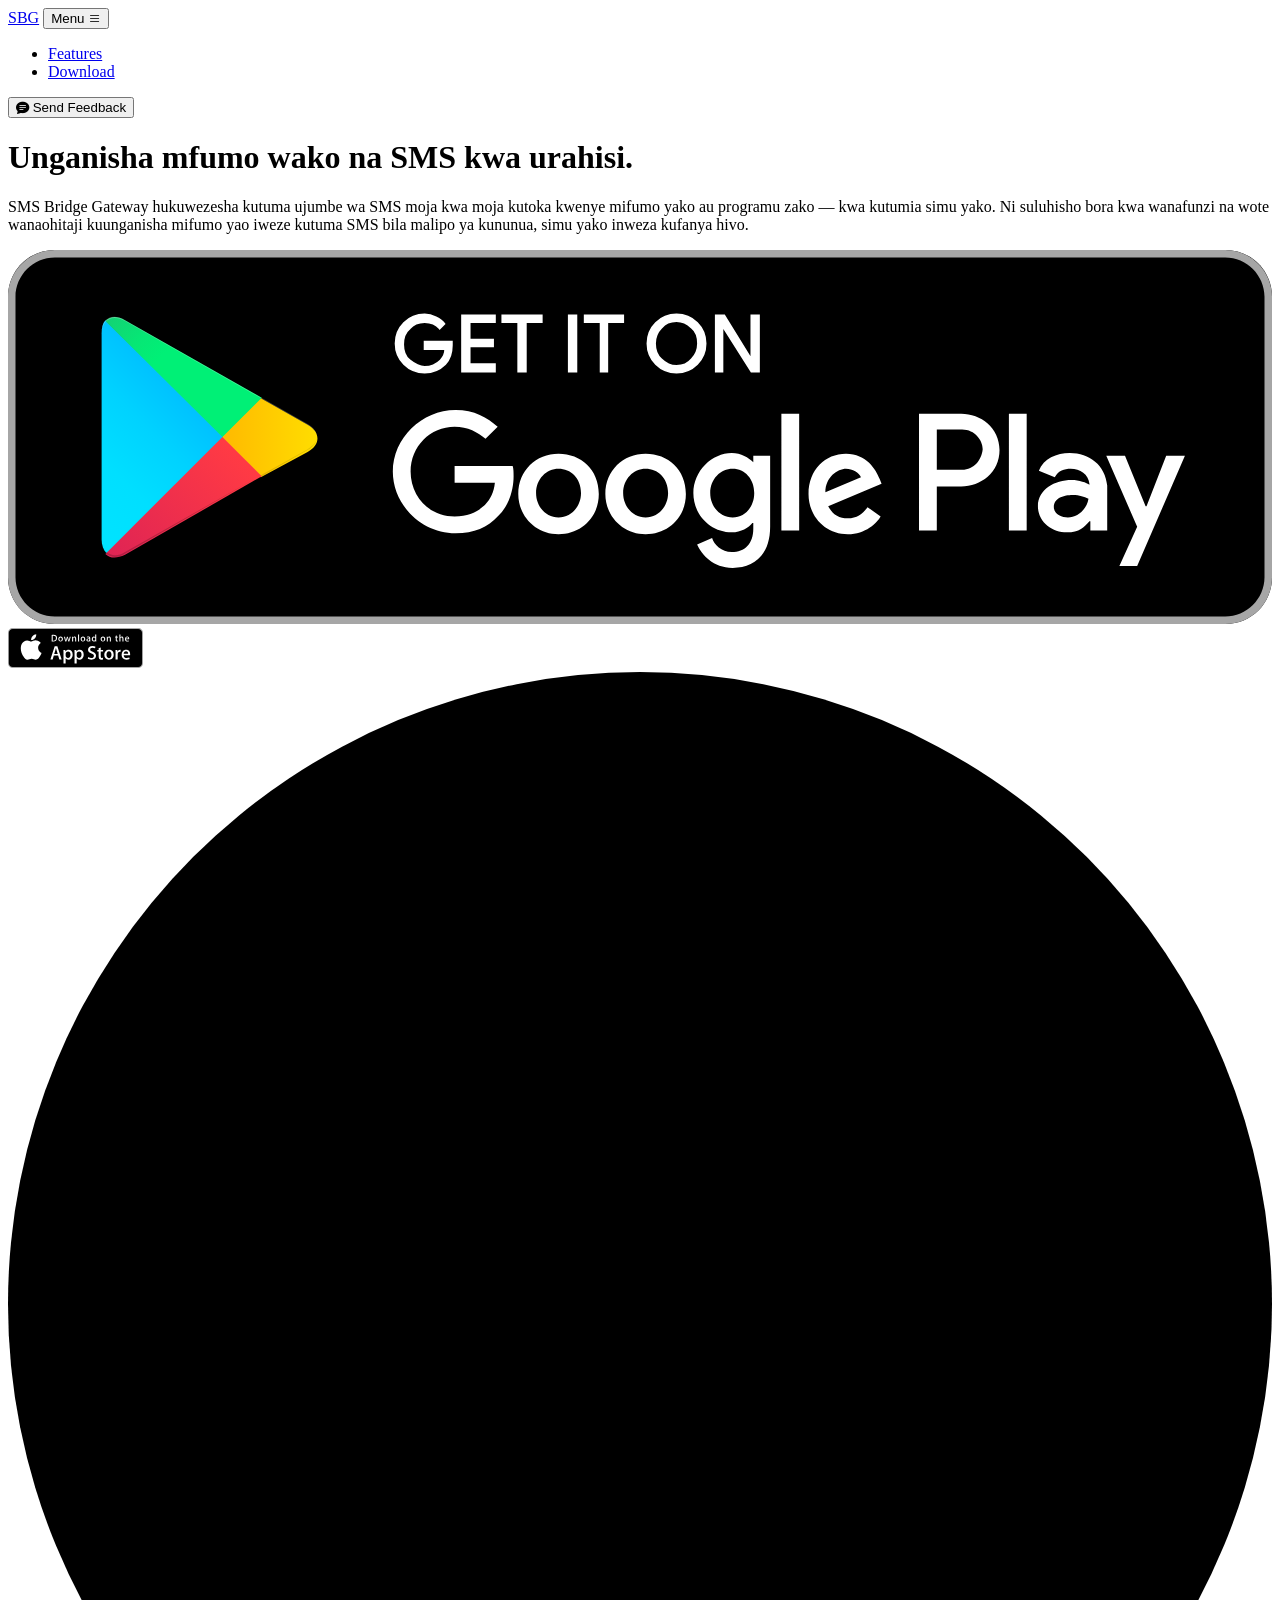
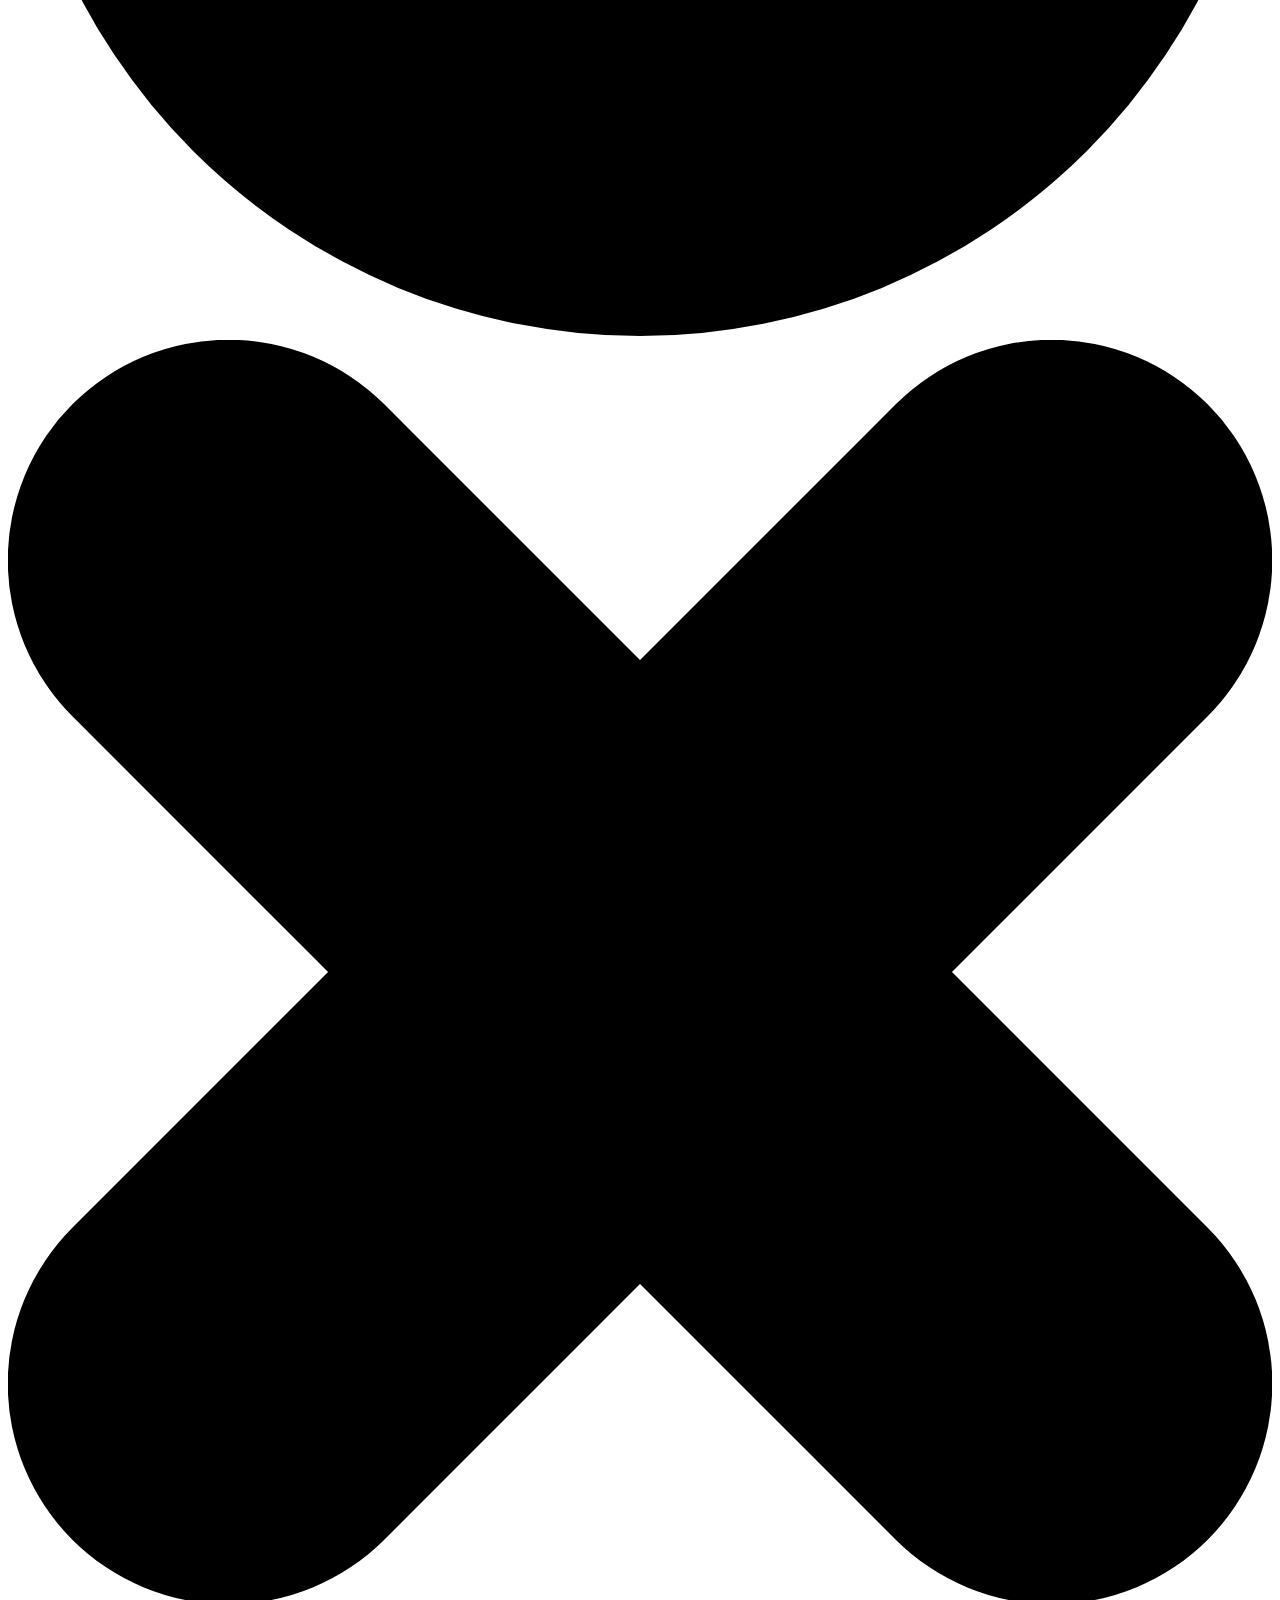
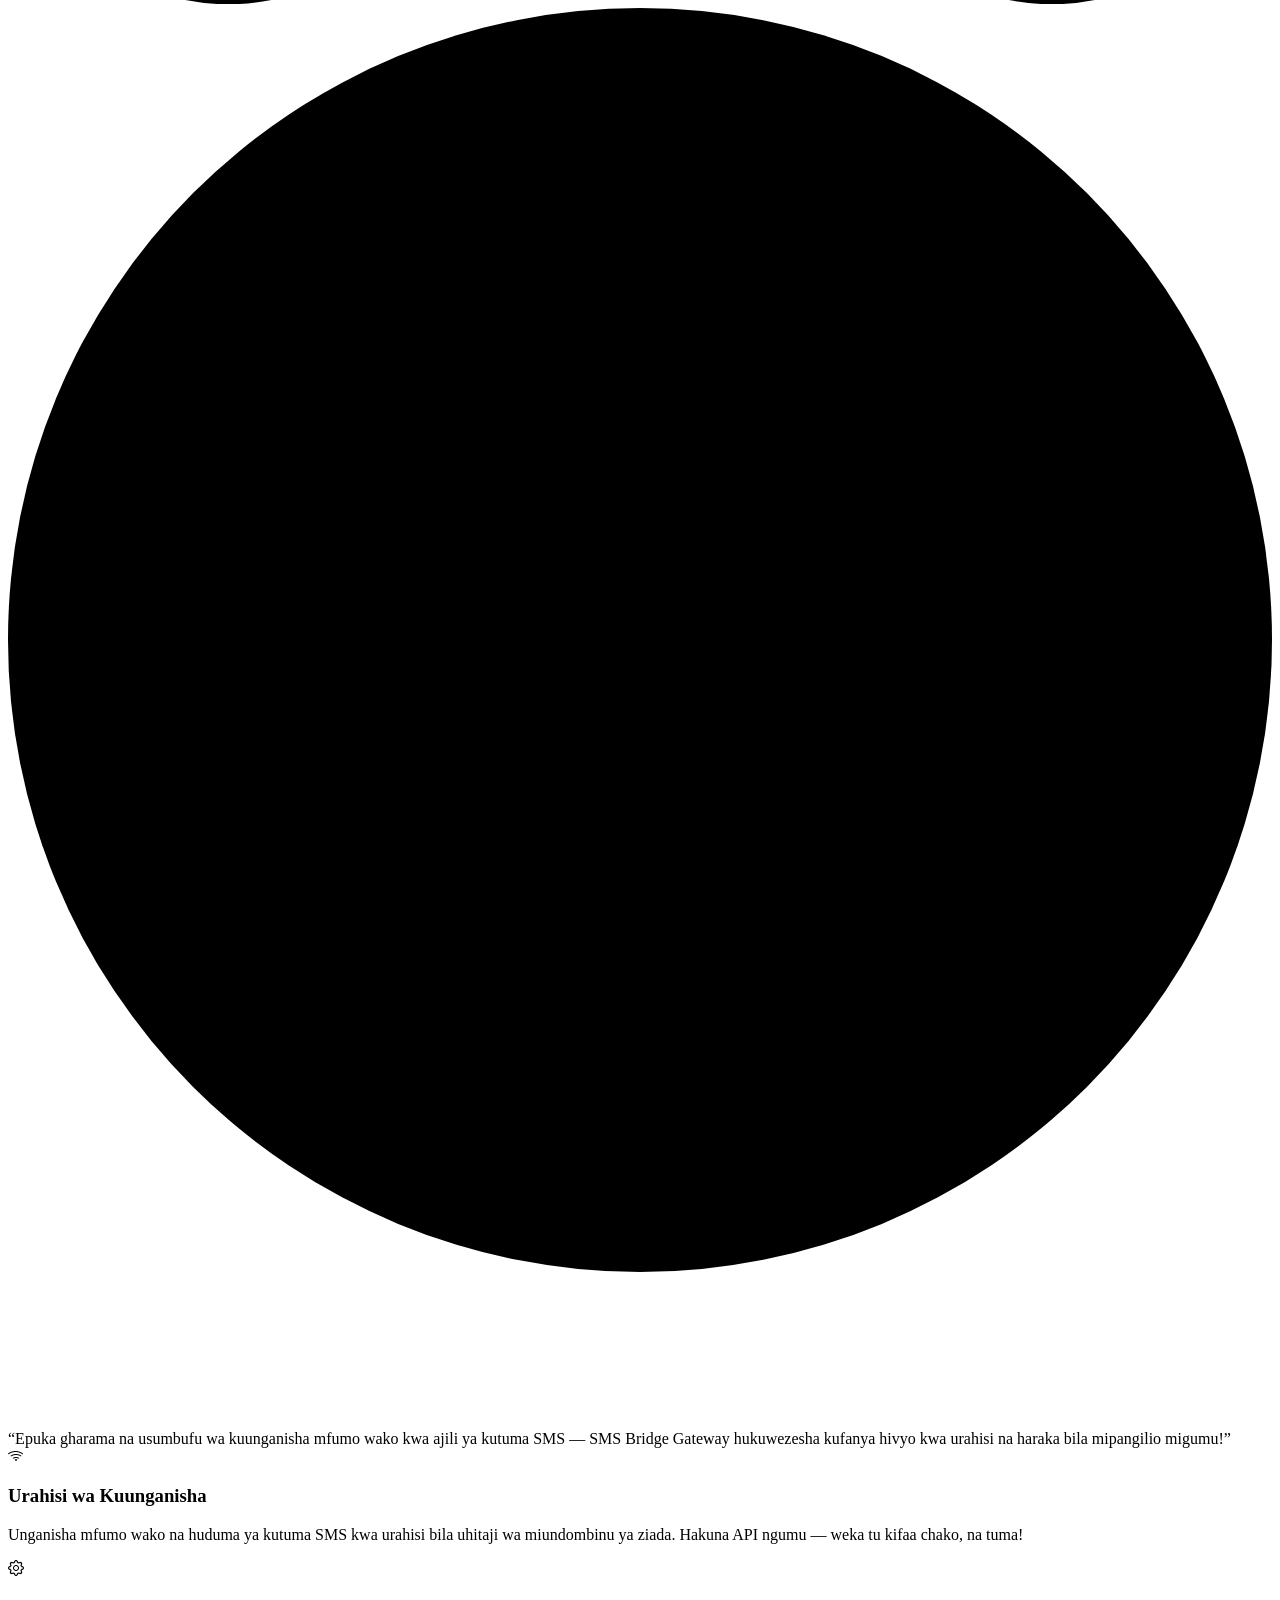
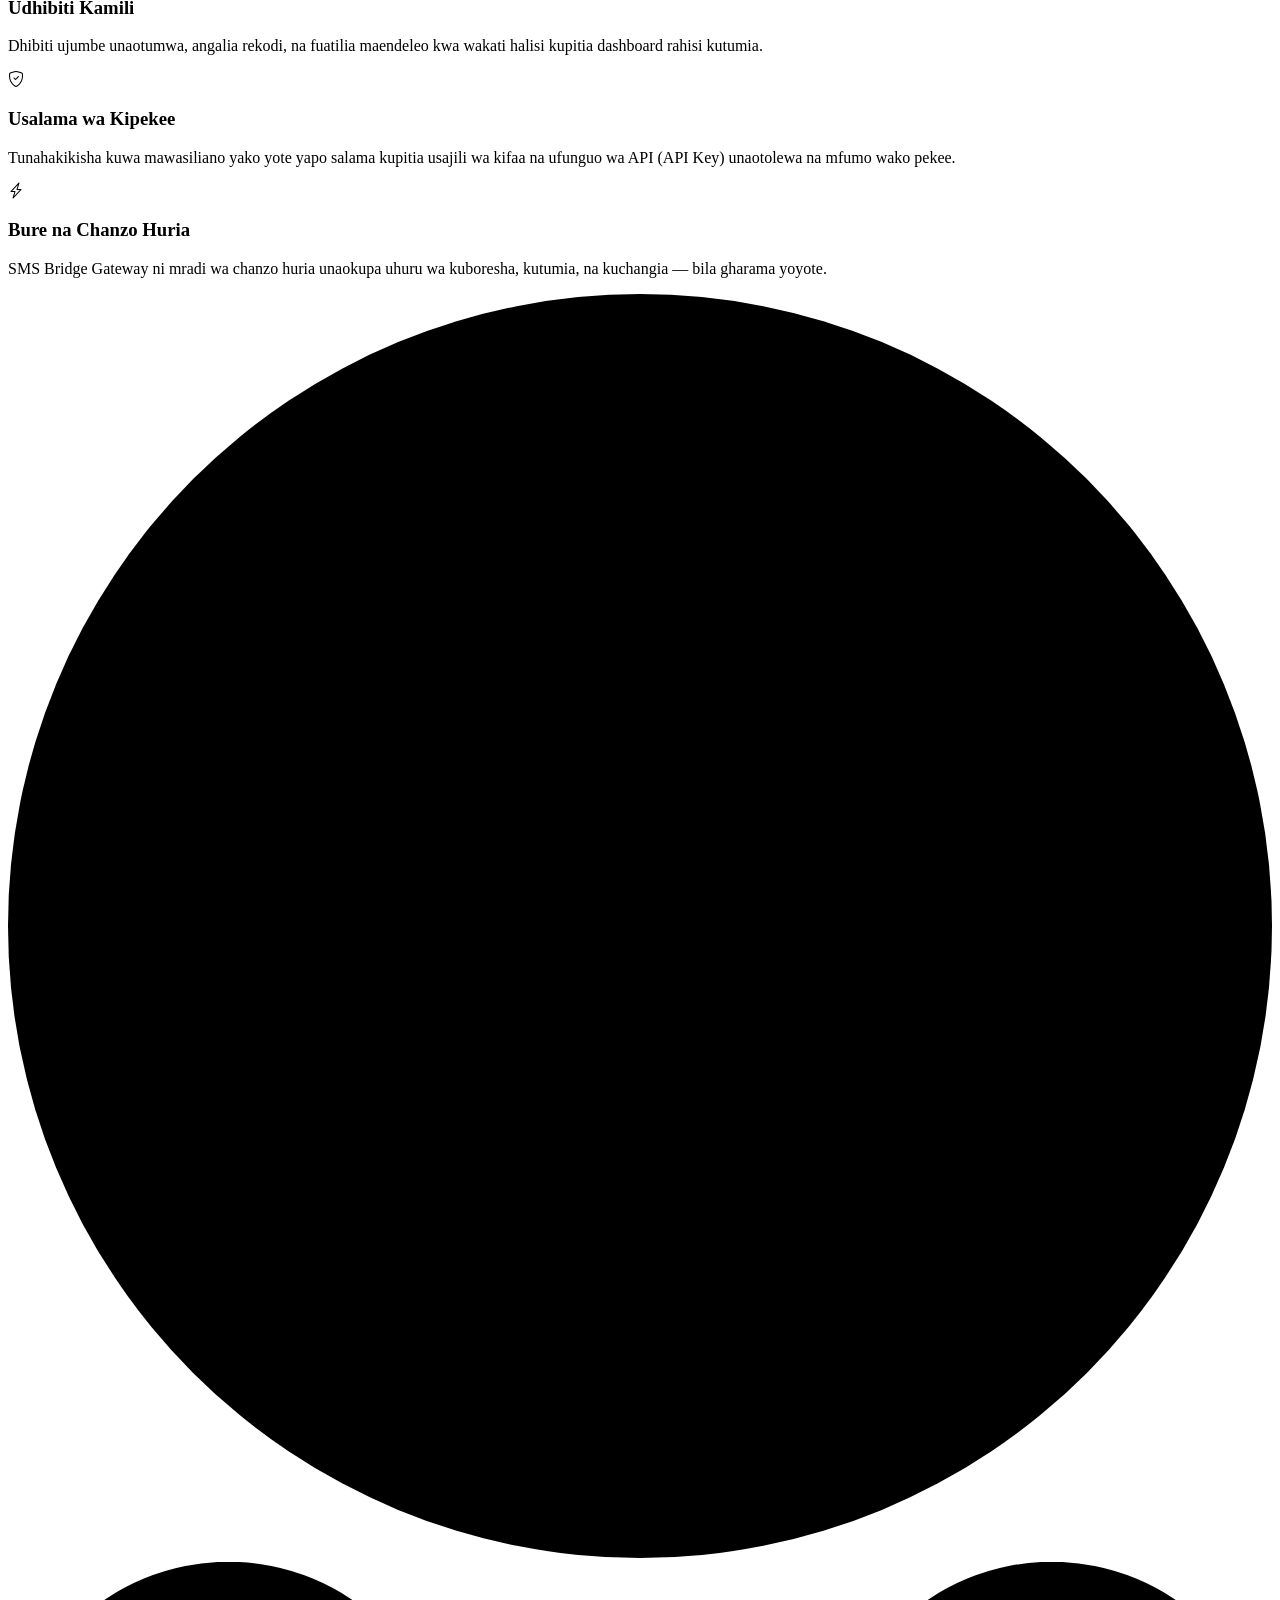
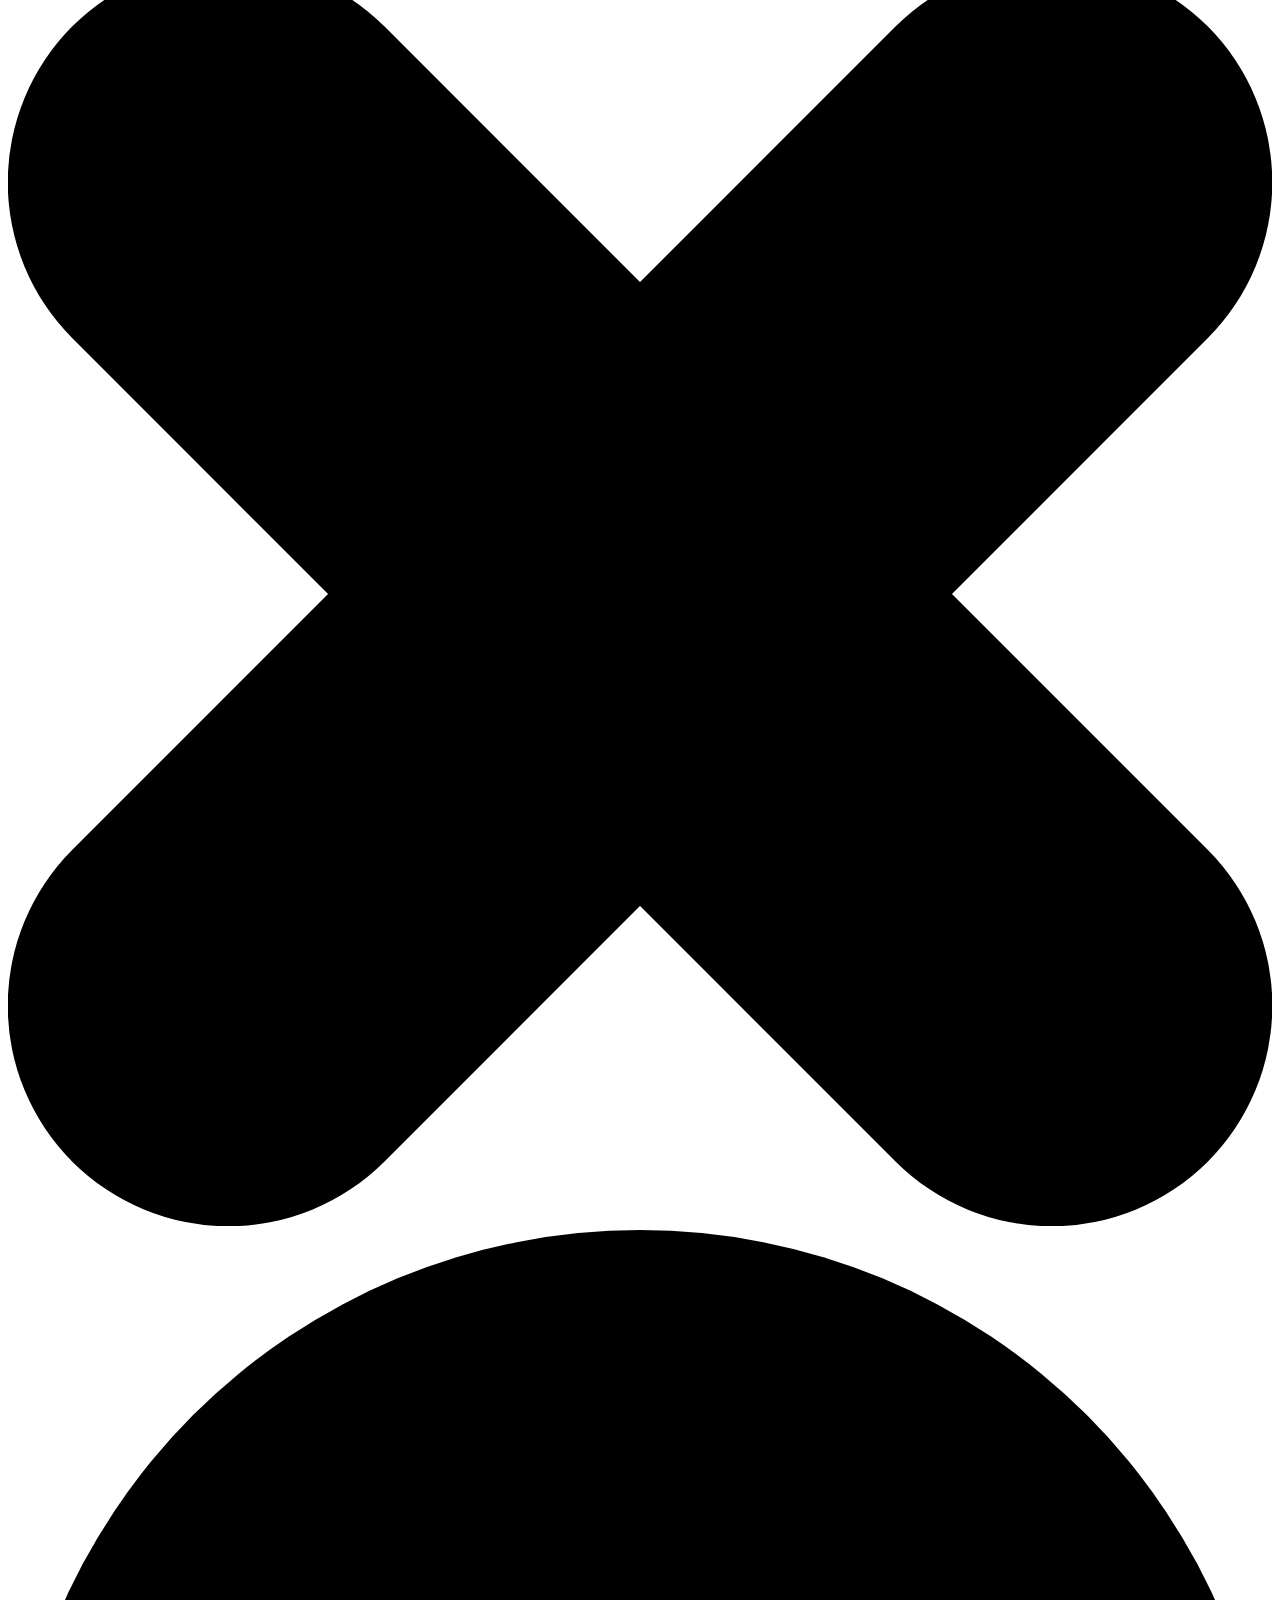
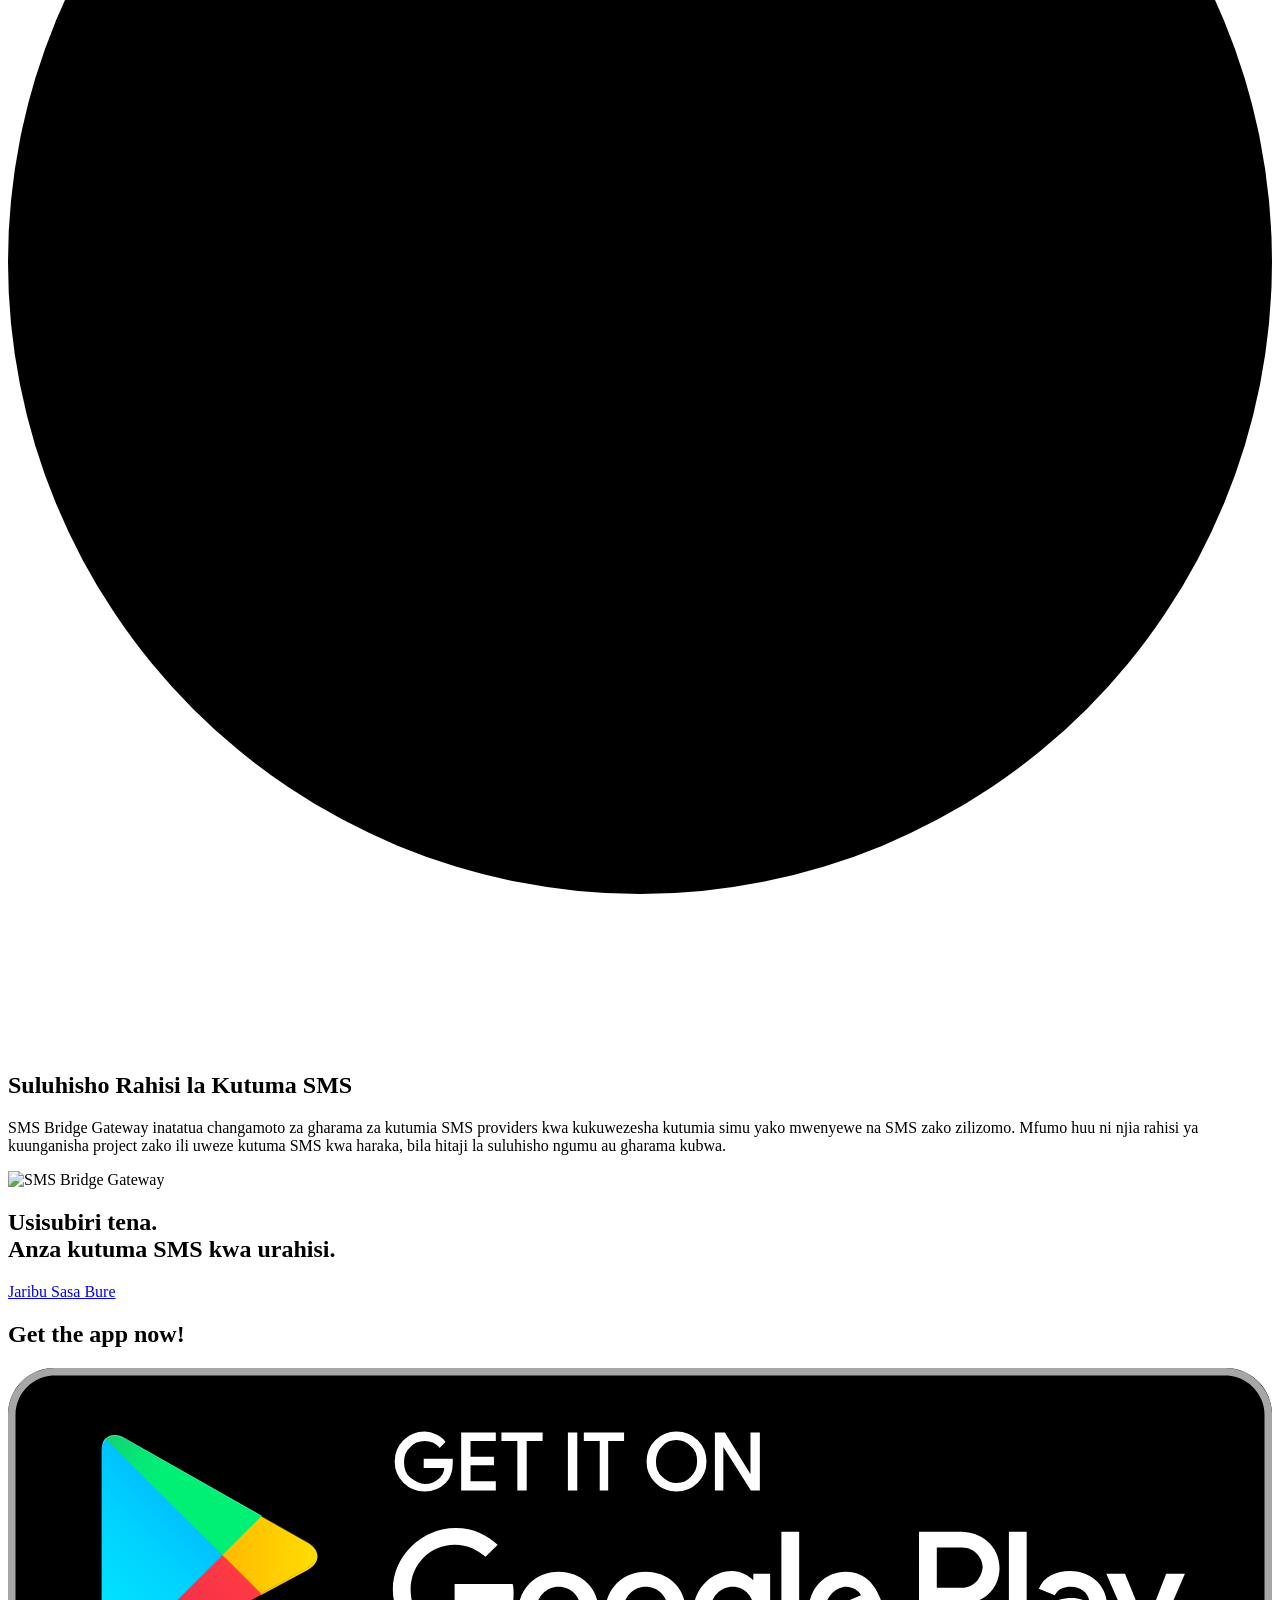
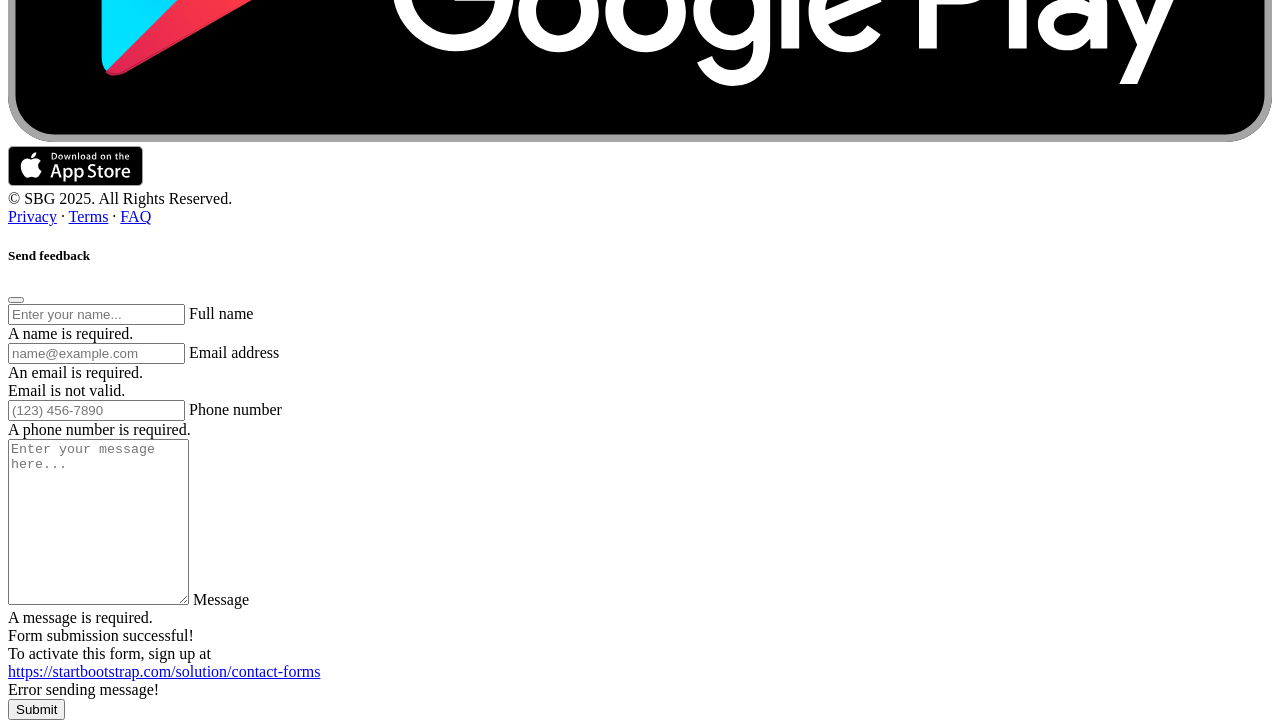
==== index.html @ 0eb616c6 "design landing page" ====
<!DOCTYPE html>
<html lang="en">
    <head>
        <meta charset="utf-8" />
        <meta name="viewport" content="width=device-width, initial-scale=1, shrink-to-fit=no" />
        <meta name="description" content="" />
        <meta name="author" content="" />
        <title>SMS Bridge Gatway</title>
        <link rel="icon" type="image/x-icon" href="assets/favicon.ico" />
        <!-- Bootstrap icons-->
        <link href="https://cdn.jsdelivr.net/npm/bootstrap-icons@1.5.0/font/bootstrap-icons.css" rel="stylesheet" />
        <!-- Google fonts-->
        <link rel="preconnect" href="https://fonts.gstatic.com" />
        <link href="https://fonts.googleapis.com/css2?family=Newsreader:ital,wght@0,600;1,600&amp;display=swap" rel="stylesheet" />
        <link href="https://fonts.googleapis.com/css2?family=Mulish:ital,wght@0,300;0,500;0,600;0,700;1,300;1,500;1,600;1,700&amp;display=swap" rel="stylesheet" />
        <link href="https://fonts.googleapis.com/css2?family=Kanit:ital,wght@0,400;1,400&amp;display=swap" rel="stylesheet" />
        <!-- Core theme CSS (includes Bootstrap)-->
        <link href="css/styles.css" rel="stylesheet" />
    </head>
    <body id="page-top">
        <!-- Navigation-->
        <nav class="navbar navbar-expand-lg navbar-light fixed-top shadow-sm" id="mainNav">
            <div class="container px-5">
                <a class="navbar-brand fw-bold" href="#page-top">SBG</a>
                <button class="navbar-toggler" type="button" data-bs-toggle="collapse" data-bs-target="#navbarResponsive" aria-controls="navbarResponsive" aria-expanded="false" aria-label="Toggle navigation">
                    Menu
                    <i class="bi-list"></i>
                </button>
                <div class="collapse navbar-collapse" id="navbarResponsive">
                    <ul class="navbar-nav ms-auto me-4 my-3 my-lg-0">
                        <li class="nav-item"><a class="nav-link me-lg-3" href="#features">Features</a></li>
                        <li class="nav-item"><a class="nav-link me-lg-3" href="#download">Download</a></li>
                    </ul>
                    <button class="btn btn-primary rounded-pill px-3 mb-2 mb-lg-0" data-bs-toggle="modal" data-bs-target="#feedbackModal">
                        <span class="d-flex align-items-center">
                            <i class="bi-chat-text-fill me-2"></i>
                            <span class="small">Send Feedback</span>
                        </span>
                    </button>
                </div>
            </div>
        </nav>
        <!-- Mashead header-->
        <header class="masthead">
            <div class="container px-5">
                <div class="row gx-5 align-items-center">
                    <div class="col-lg-6">
                        <!-- Mashead text and app badges-->
                        <div class="mb-5 mb-lg-0 text-center text-lg-start">
    <h1 class="display-1 lh-1 mb-3">Unganisha mfumo wako na SMS kwa urahisi.</h1>
    <p class="lead fw-normal text-muted mb-5">
        SMS Bridge Gateway hukuwezesha kutuma ujumbe wa SMS moja kwa moja kutoka kwenye 
        mifumo yako au programu zako — kwa kutumia simu yako. 
        Ni suluhisho bora kwa wanafunzi na wote wanaohitaji kuunganisha mifumo yao iweze kutuma SMS bila malipo ya kununua, simu yako inweza kufanya hivo.
    </p>
    <div class="d-flex flex-column flex-lg-row align-items-center">
        <a class="me-lg-3 mb-4 mb-lg-0" href="#!">
            <img class="app-badge" src="assets/img/google-play-badge.svg" alt="Pakua kwenye Google Play" />
        </a>
        <a href="#!">
            <img class="app-badge" src="assets/img/app-store-badge.svg" alt="Pakua kwenye App Store" />
        </a>
    </div>
</div>

                    </div>
                    <div class="col-lg-6">
                        <!-- Masthead device mockup feature-->
                        <div class="masthead-device-mockup">
                            <svg class="circle" viewBox="0 0 100 100" xmlns="http://www.w3.org/2000/svg">
                                <defs>
                                    <linearGradient id="circleGradient" gradientTransform="rotate(45)">
                                        <stop class="gradient-start-color" offset="0%"></stop>
                                        <stop class="gradient-end-color" offset="100%"></stop>
                                    </linearGradient>
                                </defs>
                                <circle cx="50" cy="50" r="50"></circle></svg><svg class="shape-1 d-none d-sm-block" viewBox="0 0 240.83 240.83" xmlns="http://www.w3.org/2000/svg">
                                <rect x="-32.54" y="78.39" width="305.92" height="84.05" rx="42.03" transform="translate(120.42 -49.88) rotate(45)"></rect>
                                <rect x="-32.54" y="78.39" width="305.92" height="84.05" rx="42.03" transform="translate(-49.88 120.42) rotate(-45)"></rect></svg
                            ><svg class="shape-2 d-none d-sm-block" viewBox="0 0 100 100" xmlns="http://www.w3.org/2000/svg"><circle cx="50" cy="50" r="50"></circle></svg>
                            <div class="device-wrapper">
                                <div class="device" data-device="iPhoneX" data-orientation="portrait" data-color="black">
                                    <div class="screen bg-black">
                                        <!-- PUT CONTENTS HERE:-->
                                        <!-- * * This can be a video, image, or just about anything else.-->
                                        <!-- * * Set the max width of your media to 100% and the height to-->
                                        <!-- * * 100% like the demo example below.-->
                                        <video muted="muted" autoplay="" loop="" style="max-width: 100%; height: 100%"><source src="assets/img/demo-screen.mp4" type="video/mp4" /></video>
                                    </div>
                                </div>
                            </div>
                        </div>
                    </div>
                </div>
            </div>
        </header>
        <!-- Quote/testimonial aside-->
        <aside class="text-center bg-gradient-primary-to-secondary">
            <div class="container px-5">
                <div class="row gx-5 justify-content-center">
                    <div class="col-xl-8">
                        <div class="h2 fs-1 text-white mb-4">
                    “Epuka gharama na usumbufu wa kuunganisha mfumo wako kwa ajili ya kutuma SMS — SMS Bridge Gateway hukuwezesha kufanya hivyo kwa urahisi na haraka bila mipangilio migumu!”
                </div>
                        <!-- <img src="assets/img/tnw-logo.svg" alt="..." style="height: 3rem" /> -->
                    </div>
                </div>
            </div>
        </aside>
        <!-- App features section-->
        <section id="features">
            <div class="container px-5">
                <div class="row gx-5 align-items-center">
                    <div class="col-lg-8 order-lg-1 mb-5 mb-lg-0">
                        <div class="container-fluid px-5">
    <div class="row gx-5">
        <div class="col-md-6 mb-5">
            <!-- Feature item-->
            <div class="text-center">
                <i class="bi-wifi icon-feature text-gradient d-block mb-3"></i>
                <h3 class="font-alt">Urahisi wa Kuunganisha</h3>
                <p class="text-muted mb-0">
                    Unganisha mfumo wako na huduma ya kutuma SMS kwa urahisi bila uhitaji wa miundombinu ya ziada. Hakuna API ngumu — weka tu kifaa chako, na tuma!
                </p>
            </div>
        </div>
        <div class="col-md-6 mb-5">
            <!-- Feature item-->
            <div class="text-center">
                <i class="bi-gear icon-feature text-gradient d-block mb-3"></i>
                <h3 class="font-alt">Udhibiti Kamili</h3>
                <p class="text-muted mb-0">
                    Dhibiti ujumbe unaotumwa, angalia rekodi, na fuatilia maendeleo kwa wakati halisi kupitia dashboard rahisi kutumia.
                </p>
            </div>
        </div>
    </div>

    <div class="row">
        <div class="col-md-6 mb-5 mb-md-0">
            <!-- Feature item-->
            <div class="text-center">
                <i class="bi-shield-check icon-feature text-gradient d-block mb-3"></i>
                <h3 class="font-alt">Usalama wa Kipekee</h3>
                <p class="text-muted mb-0">
                    Tunahakikisha kuwa mawasiliano yako yote yapo salama kupitia usajili wa kifaa na ufunguo wa API (API Key) unaotolewa na mfumo wako pekee.
                </p>
            </div>
        </div>

        <div class="col-md-6">
            <!-- Feature item-->
            <div class="text-center">
                <i class="bi-lightning-charge icon-feature text-gradient d-block mb-3"></i>
                <h3 class="font-alt">Bure na Chanzo Huria</h3>
                <p class="text-muted mb-0">
                    SMS Bridge Gateway ni mradi wa chanzo huria unaokupa uhuru wa kuboresha, kutumia, na kuchangia — bila gharama yoyote.
                </p>
            </div>
        </div>
    </div>
</div>

                    </div>
                    <div class="col-lg-4 order-lg-0">
                        <!-- Features section device mockup-->
                        <div class="features-device-mockup">
                            <svg class="circle" viewBox="0 0 100 100" xmlns="http://www.w3.org/2000/svg">
                                <defs>
                                    <linearGradient id="circleGradient" gradientTransform="rotate(45)">
                                        <stop class="gradient-start-color" offset="0%"></stop>
                                        <stop class="gradient-end-color" offset="100%"></stop>
                                    </linearGradient>
                                </defs>
                                <circle cx="50" cy="50" r="50"></circle></svg
                            ><svg class="shape-1 d-none d-sm-block" viewBox="0 0 240.83 240.83" xmlns="http://www.w3.org/2000/svg">
                                <rect x="-32.54" y="78.39" width="305.92" height="84.05" rx="42.03" transform="translate(120.42 -49.88) rotate(45)"></rect>
                                <rect x="-32.54" y="78.39" width="305.92" height="84.05" rx="42.03" transform="translate(-49.88 120.42) rotate(-45)"></rect></svg
                            ><svg class="shape-2 d-none d-sm-block" viewBox="0 0 100 100" xmlns="http://www.w3.org/2000/svg"><circle cx="50" cy="50" r="50"></circle></svg>
                            <div class="device-wrapper">
                                <div class="device" data-device="iPhoneX" data-orientation="portrait" data-color="black">
                                    <div class="screen bg-black">
                                        <!-- PUT CONTENTS HERE:-->
                                        <!-- * * This can be a video, image, or just about anything else.-->
                                        <!-- * * Set the max width of your media to 100% and the height to-->
                                        <!-- * * 100% like the demo example below.-->
                                        <video muted="muted" autoplay="" loop="" style="max-width: 100%; height: 100%"><source src="assets/img/demo-screen.mp4" type="video/mp4" /></video>
                                    </div>
                                </div>
                            </div>
                        </div>
                    </div>
                </div>
            </div>
        </section>
        <!-- Basic features section-->
        <section class="bg-light">
            <div class="container px-5">
                <div class="row gx-5 align-items-center justify-content-center justify-content-lg-between">
    <div class="col-12 col-lg-5">
        <h2 class="display-4 lh-1 mb-4">Suluhisho Rahisi la Kutuma SMS</h2>
        <p class="lead fw-normal text-muted mb-5 mb-lg-0">
            SMS Bridge Gateway inatatua changamoto za gharama za kutumia SMS providers kwa kukuwezesha kutumia simu yako mwenyewe na SMS zako zilizomo. 
            Mfumo huu ni njia rahisi ya kuunganisha project zako  ili uweze kutuma SMS kwa haraka, bila hitaji la suluhisho ngumu au gharama kubwa.
        </p>
    </div>
    <div class="col-sm-8 col-md-6">
        <div class="px-5 px-sm-0">
            <img class="img-fluid rounded-circle" src="https://source.unsplash.com/u8Jn2rzYIps/900x900" alt="SMS Bridge Gateway" />
        </div>
    </div>
</div>

            </div>
        </section>
        <!-- Call to action section-->
        <section class="cta">
            <div class="cta-content">
                <div class="container px-5">
                    <h2 class="text-white display-1 lh-1 mb-4">
                       Usisubiri tena.  
                <br />
                Anza kutuma SMS kwa urahisi.
                    </h2>
                    <a class="btn btn-outline-light py-3 px-4 rounded-pill" href="https://startbootstrap.com/theme/new-age" target="_blank">Jaribu Sasa Bure</a>
                </div>
            </div>
        </section>
        <!-- App badge section-->
        <section class="bg-gradient-primary-to-secondary" id="download">
            <div class="container px-5">
                <h2 class="text-center text-white font-alt mb-4">Get the app now!</h2>
                <div class="d-flex flex-column flex-lg-row align-items-center justify-content-center">
                    <a class="me-lg-3 mb-4 mb-lg-0" href="#!"><img class="app-badge" src="assets/img/google-play-badge.svg" alt="..." /></a>
                    <a href="#!"><img class="app-badge" src="assets/img/app-store-badge.svg" alt="..." /></a>
                </div>
            </div>
        </section>
        <!-- Footer-->
        <footer class="bg-black text-center py-5">
            <div class="container px-5">
                <div class="text-white-50 small">
                    <div class="mb-2">&copy; SBG 2025. All Rights Reserved.</div>
                    <a href="#!">Privacy</a>
                    <span class="mx-1">&middot;</span>
                    <a href="#!">Terms</a>
                    <span class="mx-1">&middot;</span>
                    <a href="#!">FAQ</a>
                </div>
            </div>
        </footer>
        <!-- Feedback Modal-->
        <div class="modal fade" id="feedbackModal" tabindex="-1" aria-labelledby="feedbackModalLabel" aria-hidden="true">
            <div class="modal-dialog modal-dialog-centered">
                <div class="modal-content">
                    <div class="modal-header bg-gradient-primary-to-secondary p-4">
                        <h5 class="modal-title font-alt text-white" id="feedbackModalLabel">Send feedback</h5>
                        <button class="btn-close btn-close-white" type="button" data-bs-dismiss="modal" aria-label="Close"></button>
                    </div>
                    <div class="modal-body border-0 p-4">
                        <!-- * * * * * * * * * * * * * * *-->
                        <!-- * * SB Forms Contact Form * *-->
                        <!-- * * * * * * * * * * * * * * *-->
                        <!-- This form is pre-integrated with SB Forms.-->
                        <!-- To make this form functional, sign up at-->
                        <!-- https://startbootstrap.com/solution/contact-forms-->
                        <!-- to get an API token!-->
                        <form id="contactForm" data-sb-form-api-token="API_TOKEN">
                            <!-- Name input-->
                            <div class="form-floating mb-3">
                                <input class="form-control" id="name" type="text" placeholder="Enter your name..." data-sb-validations="required" />
                                <label for="name">Full name</label>
                                <div class="invalid-feedback" data-sb-feedback="name:required">A name is required.</div>
                            </div>
                            <!-- Email address input-->
                            <div class="form-floating mb-3">
                                <input class="form-control" id="email" type="email" placeholder="name@example.com" data-sb-validations="required,email" />
                                <label for="email">Email address</label>
                                <div class="invalid-feedback" data-sb-feedback="email:required">An email is required.</div>
                                <div class="invalid-feedback" data-sb-feedback="email:email">Email is not valid.</div>
                            </div>
                            <!-- Phone number input-->
                            <div class="form-floating mb-3">
                                <input class="form-control" id="phone" type="tel" placeholder="(123) 456-7890" data-sb-validations="required" />
                                <label for="phone">Phone number</label>
                                <div class="invalid-feedback" data-sb-feedback="phone:required">A phone number is required.</div>
                            </div>
                            <!-- Message input-->
                            <div class="form-floating mb-3">
                                <textarea class="form-control" id="message" type="text" placeholder="Enter your message here..." style="height: 10rem" data-sb-validations="required"></textarea>
                                <label for="message">Message</label>
                                <div class="invalid-feedback" data-sb-feedback="message:required">A message is required.</div>
                            </div>
                            <!-- Submit success message-->
                            <!---->
                            <!-- This is what your users will see when the form-->
                            <!-- has successfully submitted-->
                            <div class="d-none" id="submitSuccessMessage">
                                <div class="text-center mb-3">
                                    <div class="fw-bolder">Form submission successful!</div>
                                    To activate this form, sign up at
                                    <br />
                                    <a href="https://startbootstrap.com/solution/contact-forms">https://startbootstrap.com/solution/contact-forms</a>
                                </div>
                            </div>
                            <!-- Submit error message-->
                            <!---->
                            <!-- This is what your users will see when there is-->
                            <!-- an error submitting the form-->
                            <div class="d-none" id="submitErrorMessage"><div class="text-center text-danger mb-3">Error sending message!</div></div>
                            <!-- Submit Button-->
                            <div class="d-grid"><button class="btn btn-primary rounded-pill btn-lg disabled" id="submitButton" type="submit">Submit</button></div>
                        </form>
                    </div>
                </div>
            </div>
        </div>
        <!-- Bootstrap core JS-->
        <script src="https://cdn.jsdelivr.net/npm/bootstrap@5.2.3/dist/js/bootstrap.bundle.min.js"></script>
        <!-- Core theme JS-->
        <script src="js/scripts.js"></script>
        <!-- * * * * * * * * * * * * * * * * * * * * * * * * * * * * * * * * * * * * * * * *-->
        <!-- * *                               SB Forms JS                               * *-->
        <!-- * * Activate your form at https://startbootstrap.com/solution/contact-forms * *-->
        <!-- * * * * * * * * * * * * * * * * * * * * * * * * * * * * * * * * * * * * * * * *-->
        <script src="https://cdn.startbootstrap.com/sb-forms-latest.js"></script>
    </body>
</html>
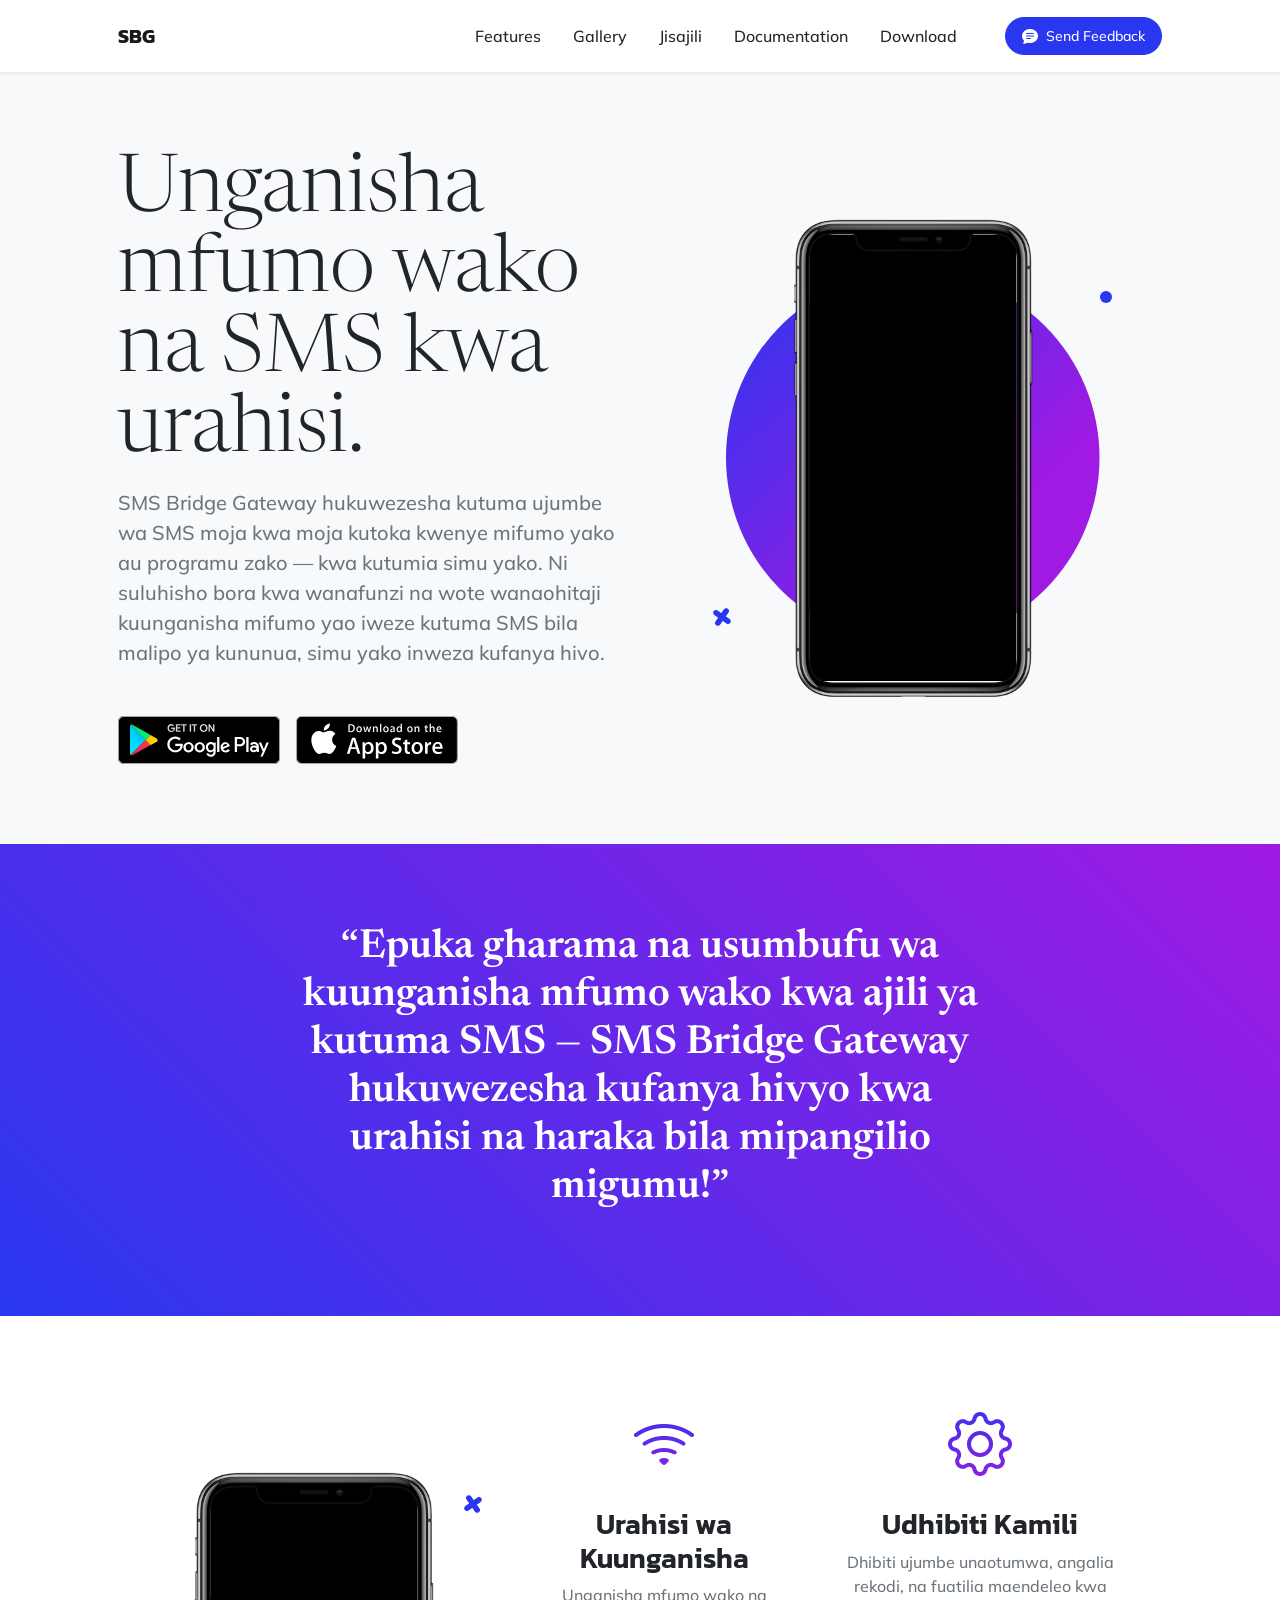
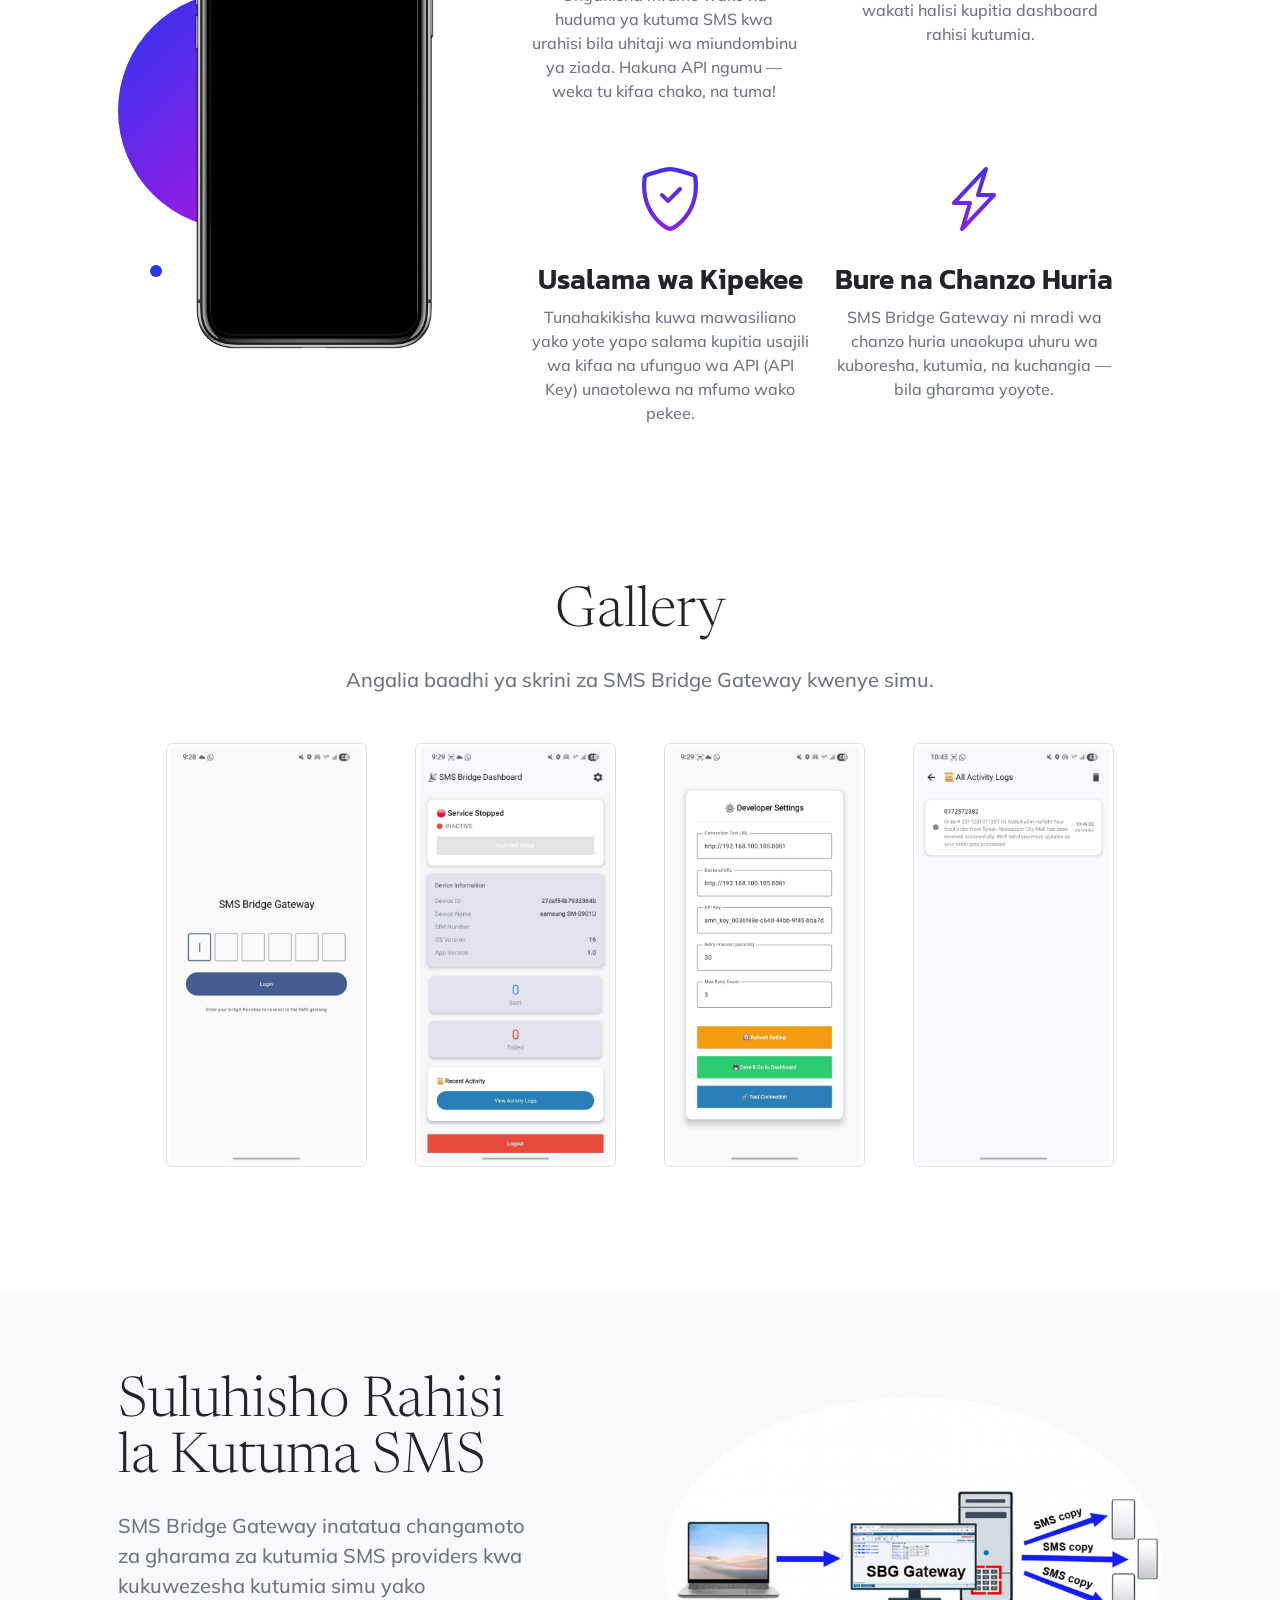
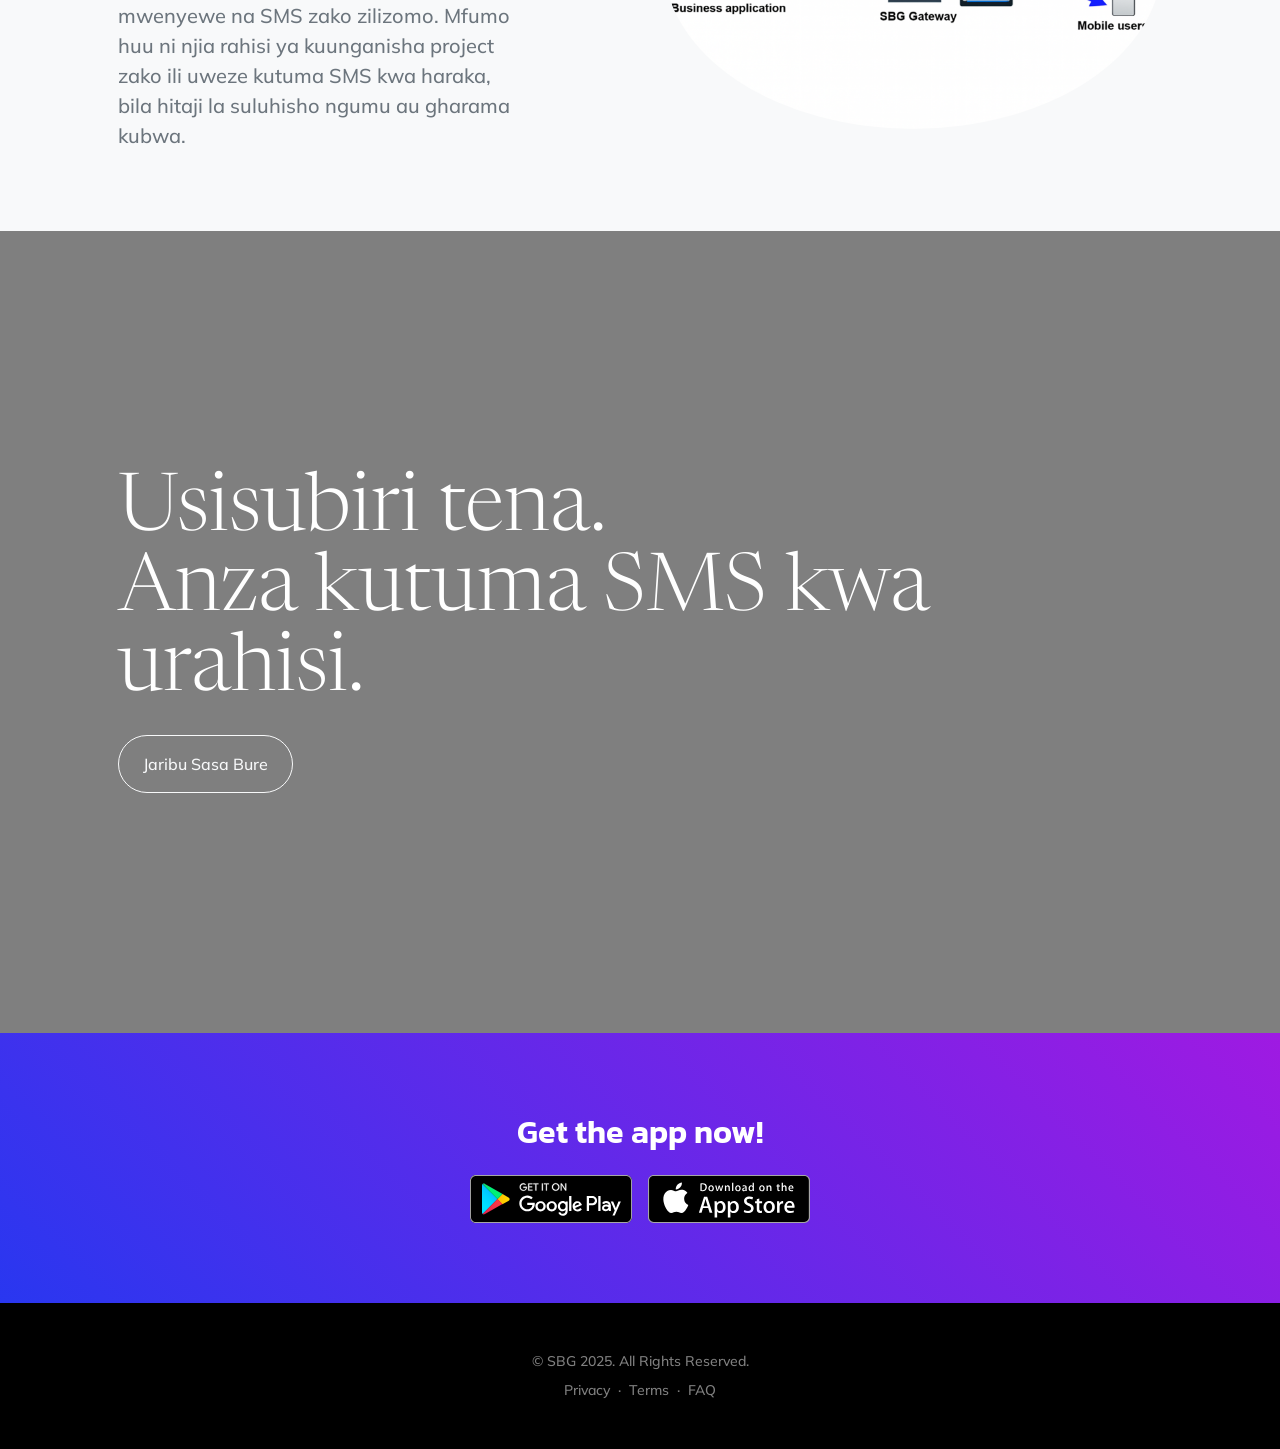
==== commit 6860e588: "quick-changes" ====
--- a/index.html
+++ b/index.html
@@ -1,328 +1,430 @@
 <!DOCTYPE html>
 <html lang="en">
-    <head>
-        <meta charset="utf-8" />
-        <meta name="viewport" content="width=device-width, initial-scale=1, shrink-to-fit=no" />
-        <meta name="description" content="" />
-        <meta name="author" content="" />
-        <title>SMS Bridge Gatway</title>
-        <link rel="icon" type="image/x-icon" href="assets/favicon.ico" />
-        <!-- Bootstrap icons-->
-        <link href="https://cdn.jsdelivr.net/npm/bootstrap-icons@1.5.0/font/bootstrap-icons.css" rel="stylesheet" />
-        <!-- Google fonts-->
-        <link rel="preconnect" href="https://fonts.gstatic.com" />
-        <link href="https://fonts.googleapis.com/css2?family=Newsreader:ital,wght@0,600;1,600&amp;display=swap" rel="stylesheet" />
-        <link href="https://fonts.googleapis.com/css2?family=Mulish:ital,wght@0,300;0,500;0,600;0,700;1,300;1,500;1,600;1,700&amp;display=swap" rel="stylesheet" />
-        <link href="https://fonts.googleapis.com/css2?family=Kanit:ital,wght@0,400;1,400&amp;display=swap" rel="stylesheet" />
-        <!-- Core theme CSS (includes Bootstrap)-->
-        <link href="css/styles.css" rel="stylesheet" />
-    </head>
-    <body id="page-top">
-        <!-- Navigation-->
-        <nav class="navbar navbar-expand-lg navbar-light fixed-top shadow-sm" id="mainNav">
+
+<head>
+    <meta charset="utf-8" />
+    <meta name="viewport" content="width=device-width, initial-scale=1, shrink-to-fit=no" />
+    <meta name="description" content="" />
+    <meta name="author" content="" />
+    <title>SMS Bridge Gatway</title>
+    <link rel="icon" type="image/x-icon" href="assets/favicon.ico" />
+    <!-- Bootstrap icons-->
+    <link href="https://cdn.jsdelivr.net/npm/bootstrap-icons@1.5.0/font/bootstrap-icons.css" rel="stylesheet" />
+    <!-- Google fonts-->
+    <link rel="preconnect" href="https://fonts.gstatic.com" />
+    <link href="https://fonts.googleapis.com/css2?family=Newsreader:ital,wght@0,600;1,600&amp;display=swap"
+        rel="stylesheet" />
+    <link
+        href="https://fonts.googleapis.com/css2?family=Mulish:ital,wght@0,300;0,500;0,600;0,700;1,300;1,500;1,600;1,700&amp;display=swap"
+        rel="stylesheet" />
+    <link href="https://fonts.googleapis.com/css2?family=Kanit:ital,wght@0,400;1,400&amp;display=swap"
+        rel="stylesheet" />
+    <!-- Core theme CSS (includes Bootstrap)-->
+    <link href="css/styles.css" rel="stylesheet" />
+</head>
+
+<body id="page-top">
+    <!-- Navigation-->
+    <nav class="navbar navbar-expand-lg navbar-light fixed-top shadow-sm" id="mainNav">
+        <div class="container px-5">
+            <a class="navbar-brand fw-bold" href="#page-top">SBG</a>
+            <button class="navbar-toggler" type="button" data-bs-toggle="collapse" data-bs-target="#navbarResponsive"
+                aria-controls="navbarResponsive" aria-expanded="false" aria-label="Toggle navigation">
+                Menu
+                <i class="bi-list"></i>
+            </button>
+            <div class="collapse navbar-collapse" id="navbarResponsive">
+                <ul class="navbar-nav ms-auto me-4 my-3 my-lg-0">
+                    <li class="nav-item"><a class="nav-link me-lg-3" href="#features">Features</a></li>
+                    <li class="nav-item"><a class="nav-link me-lg-3" href="#gallery">Gallery</a></li>
+                    <li class="nav-item"><a class="nav-link me-lg-3" href="https://sbg.org">Jisajili</a></li>
+                    <li class="nav-item"><a class="nav-link me-lg-3" href="docs.html">Documentation</a></li>
+
+                    <li class="nav-item"><a class="nav-link me-lg-3" href="#download">Download</a></li>
+                </ul>
+                <button class="btn btn-primary rounded-pill px-3 mb-2 mb-lg-0" data-bs-toggle="modal"
+                    data-bs-target="#feedbackModal">
+                    <span class="d-flex align-items-center">
+                        <i class="bi-chat-text-fill me-2"></i>
+                        <span class="small">Send Feedback</span>
+                    </span>
+                </button>
+            </div>
+        </div>
+    </nav>
+    <!-- Mashead header-->
+    <header class="masthead">
+        <div class="container px-5">
+            <div class="row gx-5 align-items-center">
+                <div class="col-lg-6">
+                    <!-- Mashead text and app badges-->
+                    <div class="mb-5 mb-lg-0 text-center text-lg-start">
+                        <h1 class="display-1 lh-1 mb-3">Unganisha mfumo wako na SMS kwa urahisi.</h1>
+                        <p class="lead fw-normal text-muted mb-5">
+                            SMS Bridge Gateway hukuwezesha kutuma ujumbe wa SMS moja kwa moja kutoka kwenye
+                            mifumo yako au programu zako — kwa kutumia simu yako.
+                            Ni suluhisho bora kwa wanafunzi na wote wanaohitaji kuunganisha mifumo yao iweze kutuma SMS
+                            bila malipo ya kununua, simu yako inweza kufanya hivo.
+                        </p>
+                        <div class="d-flex flex-column flex-lg-row align-items-center">
+                            <a class="me-lg-3 mb-4 mb-lg-0" href="#!">
+                                <img class="app-badge" src="assets/img/google-play-badge.svg"
+                                    alt="Pakua kwenye Google Play" />
+                            </a>
+                            <a href="#!">
+                                <img class="app-badge" src="assets/img/app-store-badge.svg"
+                                    alt="Pakua kwenye App Store" />
+                            </a>
+                        </div>
+                    </div>
+
+                </div>
+                <div class="col-lg-6">
+                    <!-- Masthead device mockup feature-->
+                    <div class="masthead-device-mockup">
+                        <svg class="circle" viewBox="0 0 100 100" xmlns="http://www.w3.org/2000/svg">
+                            <defs>
+                                <linearGradient id="circleGradient" gradientTransform="rotate(45)">
+                                    <stop class="gradient-start-color" offset="0%"></stop>
+                                    <stop class="gradient-end-color" offset="100%"></stop>
+                                </linearGradient>
+                            </defs>
+                            <circle cx="50" cy="50" r="50"></circle>
+                        </svg><svg class="shape-1 d-none d-sm-block" viewBox="0 0 240.83 240.83"
+                            xmlns="http://www.w3.org/2000/svg">
+                            <rect x="-32.54" y="78.39" width="305.92" height="84.05" rx="42.03"
+                                transform="translate(120.42 -49.88) rotate(45)"></rect>
+                            <rect x="-32.54" y="78.39" width="305.92" height="84.05" rx="42.03"
+                                transform="translate(-49.88 120.42) rotate(-45)"></rect>
+                        </svg><svg class="shape-2 d-none d-sm-block" viewBox="0 0 100 100"
+                            xmlns="http://www.w3.org/2000/svg">
+                            <circle cx="50" cy="50" r="50"></circle>
+                        </svg>
+                        <div class="device-wrapper">
+                            <div class="device" data-device="iPhoneX" data-orientation="portrait" data-color="black">
+                                <div class="screen bg-black">
+                                    <!-- PUT CONTENTS HERE:-->
+                                    <!-- * * This can be a video, image, or just about anything else.-->
+                                    <!-- * * Set the max width of your media to 100% and the height to-->
+                                    <!-- * * 100% like the demo example below.-->
+                                    <video muted="muted" autoplay="" loop="" style="max-width: 100%; height: 100%">
+                                        <source src="assets/img/demo-screen.mp4" type="video/mp4" />
+                                    </video>
+                                </div>
+                            </div>
+                        </div>
+                    </div>
+                </div>
+            </div>
+        </div>
+    </header>
+    <!-- Quote/testimonial aside-->
+    <aside class="text-center bg-gradient-primary-to-secondary">
+        <div class="container px-5">
+            <div class="row gx-5 justify-content-center">
+                <div class="col-xl-8">
+                    <div class="h2 fs-1 text-white mb-4">
+                        “Epuka gharama na usumbufu wa kuunganisha mfumo wako kwa ajili ya kutuma SMS — SMS Bridge
+                        Gateway hukuwezesha kufanya hivyo kwa urahisi na haraka bila mipangilio migumu!”
+                    </div>
+                    <!-- <img src="assets/img/tnw-logo.svg" alt="..." style="height: 3rem" /> -->
+                </div>
+            </div>
+        </div>
+    </aside>
+    <!-- App features section-->
+    <section id="features">
+        <div class="container px-5">
+            <div class="row gx-5 align-items-center">
+                <div class="col-lg-8 order-lg-1 mb-5 mb-lg-0">
+                    <div class="container-fluid px-5">
+                        <div class="row gx-5">
+                            <div class="col-md-6 mb-5">
+                                <!-- Feature item-->
+                                <div class="text-center">
+                                    <i class="bi-wifi icon-feature text-gradient d-block mb-3"></i>
+                                    <h3 class="font-alt">Urahisi wa Kuunganisha</h3>
+                                    <p class="text-muted mb-0">
+                                        Unganisha mfumo wako na huduma ya kutuma SMS kwa urahisi bila uhitaji wa
+                                        miundombinu ya ziada. Hakuna API ngumu — weka tu kifaa chako, na tuma!
+                                    </p>
+                                </div>
+                            </div>
+                            <div class="col-md-6 mb-5">
+                                <!-- Feature item-->
+                                <div class="text-center">
+                                    <i class="bi-gear icon-feature text-gradient d-block mb-3"></i>
+                                    <h3 class="font-alt">Udhibiti Kamili</h3>
+                                    <p class="text-muted mb-0">
+                                        Dhibiti ujumbe unaotumwa, angalia rekodi, na fuatilia maendeleo kwa wakati
+                                        halisi kupitia dashboard rahisi kutumia.
+                                    </p>
+                                </div>
+                            </div>
+                        </div>
+
+                        <div class="row">
+                            <div class="col-md-6 mb-5 mb-md-0">
+                                <!-- Feature item-->
+                                <div class="text-center">
+                                    <i class="bi-shield-check icon-feature text-gradient d-block mb-3"></i>
+                                    <h3 class="font-alt">Usalama wa Kipekee</h3>
+                                    <p class="text-muted mb-0">
+                                        Tunahakikisha kuwa mawasiliano yako yote yapo salama kupitia usajili wa kifaa na
+                                        ufunguo wa API (API Key) unaotolewa na mfumo wako pekee.
+                                    </p>
+                                </div>
+                            </div>
+
+                            <div class="col-md-6">
+                                <!-- Feature item-->
+                                <div class="text-center">
+                                    <i class="bi-lightning-charge icon-feature text-gradient d-block mb-3"></i>
+                                    <h3 class="font-alt">Bure na Chanzo Huria</h3>
+                                    <p class="text-muted mb-0">
+                                        SMS Bridge Gateway ni mradi wa chanzo huria unaokupa uhuru wa kuboresha,
+                                        kutumia, na kuchangia — bila gharama yoyote.
+                                    </p>
+                                </div>
+                            </div>
+                        </div>
+                    </div>
+
+                </div>
+                <div class="col-lg-4 order-lg-0">
+                    <!-- Features section device mockup-->
+                    <div class="features-device-mockup">
+                        <svg class="circle" viewBox="0 0 100 100" xmlns="http://www.w3.org/2000/svg">
+                            <defs>
+                                <linearGradient id="circleGradient" gradientTransform="rotate(45)">
+                                    <stop class="gradient-start-color" offset="0%"></stop>
+                                    <stop class="gradient-end-color" offset="100%"></stop>
+                                </linearGradient>
+                            </defs>
+                            <circle cx="50" cy="50" r="50"></circle>
+                        </svg><svg class="shape-1 d-none d-sm-block" viewBox="0 0 240.83 240.83"
+                            xmlns="http://www.w3.org/2000/svg">
+                            <rect x="-32.54" y="78.39" width="305.92" height="84.05" rx="42.03"
+                                transform="translate(120.42 -49.88) rotate(45)"></rect>
+                            <rect x="-32.54" y="78.39" width="305.92" height="84.05" rx="42.03"
+                                transform="translate(-49.88 120.42) rotate(-45)"></rect>
+                        </svg><svg class="shape-2 d-none d-sm-block" viewBox="0 0 100 100"
+                            xmlns="http://www.w3.org/2000/svg">
+                            <circle cx="50" cy="50" r="50"></circle>
+                        </svg>
+                        <div class="device-wrapper">
+                            <div class="device" data-device="iPhoneX" data-orientation="portrait" data-color="black">
+                                <div class="screen bg-black">
+                                    <!-- PUT CONTENTS HERE:-->
+                                    <!-- * * This can be a video, image, or just about anything else.-->
+                                    <!-- * * Set the max width of your media to 100% and the height to-->
+                                    <!-- * * 100% like the demo example below.-->
+                                    <video muted="muted" autoplay="" loop="" style="max-width: 100%; height: 100%">
+                                        <source src="assets/img/demo-screen.mp4" type="video/mp4" />
+                                    </video>
+                                </div>
+                            </div>
+                        </div>
+                    </div>
+                </div>
+            </div>
+        </div>
+    </section>
+    <section id="gallery">
+        <div class="container px-5">
+            <div class="row gx-5 align-items-center">
+                <div class="col-lg-12 order-lg-1 mb-5 mb-lg-0">
+                    <div class="container-fluid px-5">
+                        <div class="row">
+                            <div class="col-lg-12 text-center">
+                                <h2 class="display-4 lh-1 mb-4">Gallery</h2>
+                                <p class="lead fw-normal text-muted mb-5 mb-lg-0">
+                                    Angalia baadhi ya skrini za SMS Bridge Gateway kwenye simu.
+                                </p>
+                            </div>
+                        </div>
+                        <div class="row gx-5 mt-5">
+                            <div class="col-md-3 mb-5">
+                                <!-- Feature item-->
+                                <div class="text-center">
+                                    <img src="./assets//img/screen 2.png" class="img-thumbnail" alt="Responsive image">
+                                </div>
+                            </div>
+                            <div class="col-md-3 mb-5">
+                                <!-- Feature item-->
+                                <div class="text-center">
+                                    <img src="./assets//img/screen 3.png" class="img-thumbnail" alt="Responsive image">
+                                </div>
+                            </div>
+                            <div class="col-md-3 mb-5">
+                                <!-- Feature item-->
+                                <div class="text-center">
+                                    <img src="./assets//img/screen.png" class="img-thumbnail" alt="Responsive image">
+                                </div>
+                            </div>
+                            <div class="col-md-3 mb-5">
+                                <!-- Feature item-->
+                                <div class="text-center">
+                                    <img src="./assets//img/screen2.png" class="img-thumbnail" alt="Responsive image">
+                                </div>
+                            </div>
+                        </div>
+
+                    </div>
+
+                </div>
+                
+            </div>
+        </div>
+    </section>
+    <!-- Basic features section-->
+    <section class="bg-light">
+        <div class="container px-5">
+            <div class="row gx-5 align-items-center justify-content-center justify-content-lg-between">
+                <div class="col-12 col-lg-5">
+                    <h2 class="display-4 lh-1 mb-4">Suluhisho Rahisi la Kutuma SMS</h2>
+                    <p class="lead fw-normal text-muted mb-5 mb-lg-0">
+                        SMS Bridge Gateway inatatua changamoto za gharama za kutumia SMS providers kwa kukuwezesha
+                        kutumia simu yako mwenyewe na SMS zako zilizomo.
+                        Mfumo huu ni njia rahisi ya kuunganisha project zako ili uweze kutuma SMS kwa haraka, bila
+                        hitaji la suluhisho ngumu au gharama kubwa.
+                    </p>
+                </div>
+                <div class="col-sm-8 col-md-6">
+                    <div class="px-5 px-sm-0">
+                        <img class="img-fluid rounded-circle" src="./assets//img/sbg.png"
+                            alt="SMS Bridge Gateway" />
+                    </div>
+                </div>
+            </div>
+
+        </div>
+    </section>
+    <!-- Call to action section-->
+    <section class="cta">
+        <div class="cta-content">
             <div class="container px-5">
-                <a class="navbar-brand fw-bold" href="#page-top">SBG</a>
-                <button class="navbar-toggler" type="button" data-bs-toggle="collapse" data-bs-target="#navbarResponsive" aria-controls="navbarResponsive" aria-expanded="false" aria-label="Toggle navigation">
-                    Menu
-                    <i class="bi-list"></i>
-                </button>
-                <div class="collapse navbar-collapse" id="navbarResponsive">
-                    <ul class="navbar-nav ms-auto me-4 my-3 my-lg-0">
-                        <li class="nav-item"><a class="nav-link me-lg-3" href="#features">Features</a></li>
-                        <li class="nav-item"><a class="nav-link me-lg-3" href="#download">Download</a></li>
-                    </ul>
-                    <button class="btn btn-primary rounded-pill px-3 mb-2 mb-lg-0" data-bs-toggle="modal" data-bs-target="#feedbackModal">
-                        <span class="d-flex align-items-center">
-                            <i class="bi-chat-text-fill me-2"></i>
-                            <span class="small">Send Feedback</span>
-                        </span>
-                    </button>
-                </div>
-            </div>
-        </nav>
-        <!-- Mashead header-->
-        <header class="masthead">
-            <div class="container px-5">
-                <div class="row gx-5 align-items-center">
-                    <div class="col-lg-6">
-                        <!-- Mashead text and app badges-->
-                        <div class="mb-5 mb-lg-0 text-center text-lg-start">
-    <h1 class="display-1 lh-1 mb-3">Unganisha mfumo wako na SMS kwa urahisi.</h1>
-    <p class="lead fw-normal text-muted mb-5">
-        SMS Bridge Gateway hukuwezesha kutuma ujumbe wa SMS moja kwa moja kutoka kwenye 
-        mifumo yako au programu zako — kwa kutumia simu yako. 
-        Ni suluhisho bora kwa wanafunzi na wote wanaohitaji kuunganisha mifumo yao iweze kutuma SMS bila malipo ya kununua, simu yako inweza kufanya hivo.
-    </p>
-    <div class="d-flex flex-column flex-lg-row align-items-center">
-        <a class="me-lg-3 mb-4 mb-lg-0" href="#!">
-            <img class="app-badge" src="assets/img/google-play-badge.svg" alt="Pakua kwenye Google Play" />
-        </a>
-        <a href="#!">
-            <img class="app-badge" src="assets/img/app-store-badge.svg" alt="Pakua kwenye App Store" />
-        </a>
+                <h2 class="text-white display-1 lh-1 mb-4">
+                    Usisubiri tena.
+                    <br />
+                    Anza kutuma SMS kwa urahisi.
+                </h2>
+                <a class="btn btn-outline-light py-3 px-4 rounded-pill" href="docs.html" target="_blank">Jaribu Sasa
+                    Bure</a>
+            </div>
+        </div>
+    </section>
+    <!-- App badge section-->
+    <section class="bg-gradient-primary-to-secondary" id="download">
+        <div class="container px-5">
+            <h2 class="text-center text-white font-alt mb-4">Get the app now!</h2>
+            <div class="d-flex flex-column flex-lg-row align-items-center justify-content-center">
+                <a class="me-lg-3 mb-4 mb-lg-0" href="#!"><img class="app-badge" src="assets/img/google-play-badge.svg"
+                        alt="..." /></a>
+                <a href="#!"><img class="app-badge" src="assets/img/app-store-badge.svg" alt="..." /></a>
+            </div>
+        </div>
+    </section>
+    <!-- Footer-->
+    <footer class="bg-black text-center py-5">
+        <div class="container px-5">
+            <div class="text-white-50 small">
+                <div class="mb-2">&copy; SBG 2025. All Rights Reserved.</div>
+                <a href="#!">Privacy</a>
+                <span class="mx-1">&middot;</span>
+                <a href="#!">Terms</a>
+                <span class="mx-1">&middot;</span>
+                <a href="#!">FAQ</a>
+            </div>
+        </div>
+    </footer>
+    <!-- Feedback Modal-->
+    <div class="modal fade" id="feedbackModal" tabindex="-1" aria-labelledby="feedbackModalLabel" aria-hidden="true">
+        <div class="modal-dialog modal-dialog-centered">
+            <div class="modal-content">
+                <div class="modal-header bg-gradient-primary-to-secondary p-4">
+                    <h5 class="modal-title font-alt text-white" id="feedbackModalLabel">Send feedback</h5>
+                    <button class="btn-close btn-close-white" type="button" data-bs-dismiss="modal"
+                        aria-label="Close"></button>
+                </div>
+                <div class="modal-body border-0 p-4">
+                    <!-- * * * * * * * * * * * * * * *-->
+                    <!-- * * SB Forms Contact Form * *-->
+                    <!-- * * * * * * * * * * * * * * *-->
+                    <!-- This form is pre-integrated with SB Forms.-->
+                    <!-- To make this form functional, sign up at-->
+                    <!-- https://startbootstrap.com/solution/contact-forms-->
+                    <!-- to get an API token!-->
+                    <form id="contactForm" data-sb-form-api-token="API_TOKEN">
+                        <!-- Name input-->
+                        <div class="form-floating mb-3">
+                            <input class="form-control" id="name" type="text" placeholder="Enter your name..."
+                                data-sb-validations="required" />
+                            <label for="name">Full name</label>
+                            <div class="invalid-feedback" data-sb-feedback="name:required">A name is required.</div>
+                        </div>
+                        <!-- Email address input-->
+                        <div class="form-floating mb-3">
+                            <input class="form-control" id="email" type="email" placeholder="name@example.com"
+                                data-sb-validations="required,email" />
+                            <label for="email">Email address</label>
+                            <div class="invalid-feedback" data-sb-feedback="email:required">An email is required.</div>
+                            <div class="invalid-feedback" data-sb-feedback="email:email">Email is not valid.</div>
+                        </div>
+                        <!-- Phone number input-->
+                        <div class="form-floating mb-3">
+                            <input class="form-control" id="phone" type="tel" placeholder="(123) 456-7890"
+                                data-sb-validations="required" />
+                            <label for="phone">Phone number</label>
+                            <div class="invalid-feedback" data-sb-feedback="phone:required">A phone number is required.
+                            </div>
+                        </div>
+                        <!-- Message input-->
+                        <div class="form-floating mb-3">
+                            <textarea class="form-control" id="message" type="text"
+                                placeholder="Enter your message here..." style="height: 10rem"
+                                data-sb-validations="required"></textarea>
+                            <label for="message">Message</label>
+                            <div class="invalid-feedback" data-sb-feedback="message:required">A message is required.
+                            </div>
+                        </div>
+                        <!-- Submit success message-->
+                        <!---->
+                        <!-- This is what your users will see when the form-->
+                        <!-- has successfully submitted-->
+                        <div class="d-none" id="submitSuccessMessage">
+                            <div class="text-center mb-3">
+                                <div class="fw-bolder">Form submission successful!</div>
+                                To activate this form, sign up at
+                                <br />
+                                <a
+                                    href="https://startbootstrap.com/solution/contact-forms">https://startbootstrap.com/solution/contact-forms</a>
+                            </div>
+                        </div>
+                        <!-- Submit error message-->
+                        <!---->
+                        <!-- This is what your users will see when there is-->
+                        <!-- an error submitting the form-->
+                        <div class="d-none" id="submitErrorMessage">
+                            <div class="text-center text-danger mb-3">Error sending message!</div>
+                        </div>
+                        <!-- Submit Button-->
+                        <div class="d-grid"><button class="btn btn-primary rounded-pill btn-lg disabled"
+                                id="submitButton" type="submit">Submit</button></div>
+                    </form>
+                </div>
+            </div>
+        </div>
     </div>
-</div>
-
-                    </div>
-                    <div class="col-lg-6">
-                        <!-- Masthead device mockup feature-->
-                        <div class="masthead-device-mockup">
-                            <svg class="circle" viewBox="0 0 100 100" xmlns="http://www.w3.org/2000/svg">
-                                <defs>
-                                    <linearGradient id="circleGradient" gradientTransform="rotate(45)">
-                                        <stop class="gradient-start-color" offset="0%"></stop>
-                                        <stop class="gradient-end-color" offset="100%"></stop>
-                                    </linearGradient>
-                                </defs>
-                                <circle cx="50" cy="50" r="50"></circle></svg><svg class="shape-1 d-none d-sm-block" viewBox="0 0 240.83 240.83" xmlns="http://www.w3.org/2000/svg">
-                                <rect x="-32.54" y="78.39" width="305.92" height="84.05" rx="42.03" transform="translate(120.42 -49.88) rotate(45)"></rect>
-                                <rect x="-32.54" y="78.39" width="305.92" height="84.05" rx="42.03" transform="translate(-49.88 120.42) rotate(-45)"></rect></svg
-                            ><svg class="shape-2 d-none d-sm-block" viewBox="0 0 100 100" xmlns="http://www.w3.org/2000/svg"><circle cx="50" cy="50" r="50"></circle></svg>
-                            <div class="device-wrapper">
-                                <div class="device" data-device="iPhoneX" data-orientation="portrait" data-color="black">
-                                    <div class="screen bg-black">
-                                        <!-- PUT CONTENTS HERE:-->
-                                        <!-- * * This can be a video, image, or just about anything else.-->
-                                        <!-- * * Set the max width of your media to 100% and the height to-->
-                                        <!-- * * 100% like the demo example below.-->
-                                        <video muted="muted" autoplay="" loop="" style="max-width: 100%; height: 100%"><source src="assets/img/demo-screen.mp4" type="video/mp4" /></video>
-                                    </div>
-                                </div>
-                            </div>
-                        </div>
-                    </div>
-                </div>
-            </div>
-        </header>
-        <!-- Quote/testimonial aside-->
-        <aside class="text-center bg-gradient-primary-to-secondary">
-            <div class="container px-5">
-                <div class="row gx-5 justify-content-center">
-                    <div class="col-xl-8">
-                        <div class="h2 fs-1 text-white mb-4">
-                    “Epuka gharama na usumbufu wa kuunganisha mfumo wako kwa ajili ya kutuma SMS — SMS Bridge Gateway hukuwezesha kufanya hivyo kwa urahisi na haraka bila mipangilio migumu!”
-                </div>
-                        <!-- <img src="assets/img/tnw-logo.svg" alt="..." style="height: 3rem" /> -->
-                    </div>
-                </div>
-            </div>
-        </aside>
-        <!-- App features section-->
-        <section id="features">
-            <div class="container px-5">
-                <div class="row gx-5 align-items-center">
-                    <div class="col-lg-8 order-lg-1 mb-5 mb-lg-0">
-                        <div class="container-fluid px-5">
-    <div class="row gx-5">
-        <div class="col-md-6 mb-5">
-            <!-- Feature item-->
-            <div class="text-center">
-                <i class="bi-wifi icon-feature text-gradient d-block mb-3"></i>
-                <h3 class="font-alt">Urahisi wa Kuunganisha</h3>
-                <p class="text-muted mb-0">
-                    Unganisha mfumo wako na huduma ya kutuma SMS kwa urahisi bila uhitaji wa miundombinu ya ziada. Hakuna API ngumu — weka tu kifaa chako, na tuma!
-                </p>
-            </div>
-        </div>
-        <div class="col-md-6 mb-5">
-            <!-- Feature item-->
-            <div class="text-center">
-                <i class="bi-gear icon-feature text-gradient d-block mb-3"></i>
-                <h3 class="font-alt">Udhibiti Kamili</h3>
-                <p class="text-muted mb-0">
-                    Dhibiti ujumbe unaotumwa, angalia rekodi, na fuatilia maendeleo kwa wakati halisi kupitia dashboard rahisi kutumia.
-                </p>
-            </div>
-        </div>
-    </div>
-
-    <div class="row">
-        <div class="col-md-6 mb-5 mb-md-0">
-            <!-- Feature item-->
-            <div class="text-center">
-                <i class="bi-shield-check icon-feature text-gradient d-block mb-3"></i>
-                <h3 class="font-alt">Usalama wa Kipekee</h3>
-                <p class="text-muted mb-0">
-                    Tunahakikisha kuwa mawasiliano yako yote yapo salama kupitia usajili wa kifaa na ufunguo wa API (API Key) unaotolewa na mfumo wako pekee.
-                </p>
-            </div>
-        </div>
-
-        <div class="col-md-6">
-            <!-- Feature item-->
-            <div class="text-center">
-                <i class="bi-lightning-charge icon-feature text-gradient d-block mb-3"></i>
-                <h3 class="font-alt">Bure na Chanzo Huria</h3>
-                <p class="text-muted mb-0">
-                    SMS Bridge Gateway ni mradi wa chanzo huria unaokupa uhuru wa kuboresha, kutumia, na kuchangia — bila gharama yoyote.
-                </p>
-            </div>
-        </div>
-    </div>
-</div>
-
-                    </div>
-                    <div class="col-lg-4 order-lg-0">
-                        <!-- Features section device mockup-->
-                        <div class="features-device-mockup">
-                            <svg class="circle" viewBox="0 0 100 100" xmlns="http://www.w3.org/2000/svg">
-                                <defs>
-                                    <linearGradient id="circleGradient" gradientTransform="rotate(45)">
-                                        <stop class="gradient-start-color" offset="0%"></stop>
-                                        <stop class="gradient-end-color" offset="100%"></stop>
-                                    </linearGradient>
-                                </defs>
-                                <circle cx="50" cy="50" r="50"></circle></svg
-                            ><svg class="shape-1 d-none d-sm-block" viewBox="0 0 240.83 240.83" xmlns="http://www.w3.org/2000/svg">
-                                <rect x="-32.54" y="78.39" width="305.92" height="84.05" rx="42.03" transform="translate(120.42 -49.88) rotate(45)"></rect>
-                                <rect x="-32.54" y="78.39" width="305.92" height="84.05" rx="42.03" transform="translate(-49.88 120.42) rotate(-45)"></rect></svg
-                            ><svg class="shape-2 d-none d-sm-block" viewBox="0 0 100 100" xmlns="http://www.w3.org/2000/svg"><circle cx="50" cy="50" r="50"></circle></svg>
-                            <div class="device-wrapper">
-                                <div class="device" data-device="iPhoneX" data-orientation="portrait" data-color="black">
-                                    <div class="screen bg-black">
-                                        <!-- PUT CONTENTS HERE:-->
-                                        <!-- * * This can be a video, image, or just about anything else.-->
-                                        <!-- * * Set the max width of your media to 100% and the height to-->
-                                        <!-- * * 100% like the demo example below.-->
-                                        <video muted="muted" autoplay="" loop="" style="max-width: 100%; height: 100%"><source src="assets/img/demo-screen.mp4" type="video/mp4" /></video>
-                                    </div>
-                                </div>
-                            </div>
-                        </div>
-                    </div>
-                </div>
-            </div>
-        </section>
-        <!-- Basic features section-->
-        <section class="bg-light">
-            <div class="container px-5">
-                <div class="row gx-5 align-items-center justify-content-center justify-content-lg-between">
-    <div class="col-12 col-lg-5">
-        <h2 class="display-4 lh-1 mb-4">Suluhisho Rahisi la Kutuma SMS</h2>
-        <p class="lead fw-normal text-muted mb-5 mb-lg-0">
-            SMS Bridge Gateway inatatua changamoto za gharama za kutumia SMS providers kwa kukuwezesha kutumia simu yako mwenyewe na SMS zako zilizomo. 
-            Mfumo huu ni njia rahisi ya kuunganisha project zako  ili uweze kutuma SMS kwa haraka, bila hitaji la suluhisho ngumu au gharama kubwa.
-        </p>
-    </div>
-    <div class="col-sm-8 col-md-6">
-        <div class="px-5 px-sm-0">
-            <img class="img-fluid rounded-circle" src="https://source.unsplash.com/u8Jn2rzYIps/900x900" alt="SMS Bridge Gateway" />
-        </div>
-    </div>
-</div>
-
-            </div>
-        </section>
-        <!-- Call to action section-->
-        <section class="cta">
-            <div class="cta-content">
-                <div class="container px-5">
-                    <h2 class="text-white display-1 lh-1 mb-4">
-                       Usisubiri tena.  
-                <br />
-                Anza kutuma SMS kwa urahisi.
-                    </h2>
-                    <a class="btn btn-outline-light py-3 px-4 rounded-pill" href="https://startbootstrap.com/theme/new-age" target="_blank">Jaribu Sasa Bure</a>
-                </div>
-            </div>
-        </section>
-        <!-- App badge section-->
-        <section class="bg-gradient-primary-to-secondary" id="download">
-            <div class="container px-5">
-                <h2 class="text-center text-white font-alt mb-4">Get the app now!</h2>
-                <div class="d-flex flex-column flex-lg-row align-items-center justify-content-center">
-                    <a class="me-lg-3 mb-4 mb-lg-0" href="#!"><img class="app-badge" src="assets/img/google-play-badge.svg" alt="..." /></a>
-                    <a href="#!"><img class="app-badge" src="assets/img/app-store-badge.svg" alt="..." /></a>
-                </div>
-            </div>
-        </section>
-        <!-- Footer-->
-        <footer class="bg-black text-center py-5">
-            <div class="container px-5">
-                <div class="text-white-50 small">
-                    <div class="mb-2">&copy; SBG 2025. All Rights Reserved.</div>
-                    <a href="#!">Privacy</a>
-                    <span class="mx-1">&middot;</span>
-                    <a href="#!">Terms</a>
-                    <span class="mx-1">&middot;</span>
-                    <a href="#!">FAQ</a>
-                </div>
-            </div>
-        </footer>
-        <!-- Feedback Modal-->
-        <div class="modal fade" id="feedbackModal" tabindex="-1" aria-labelledby="feedbackModalLabel" aria-hidden="true">
-            <div class="modal-dialog modal-dialog-centered">
-                <div class="modal-content">
-                    <div class="modal-header bg-gradient-primary-to-secondary p-4">
-                        <h5 class="modal-title font-alt text-white" id="feedbackModalLabel">Send feedback</h5>
-                        <button class="btn-close btn-close-white" type="button" data-bs-dismiss="modal" aria-label="Close"></button>
-                    </div>
-                    <div class="modal-body border-0 p-4">
-                        <!-- * * * * * * * * * * * * * * *-->
-                        <!-- * * SB Forms Contact Form * *-->
-                        <!-- * * * * * * * * * * * * * * *-->
-                        <!-- This form is pre-integrated with SB Forms.-->
-                        <!-- To make this form functional, sign up at-->
-                        <!-- https://startbootstrap.com/solution/contact-forms-->
-                        <!-- to get an API token!-->
-                        <form id="contactForm" data-sb-form-api-token="API_TOKEN">
-                            <!-- Name input-->
-                            <div class="form-floating mb-3">
-                                <input class="form-control" id="name" type="text" placeholder="Enter your name..." data-sb-validations="required" />
-                                <label for="name">Full name</label>
-                                <div class="invalid-feedback" data-sb-feedback="name:required">A name is required.</div>
-                            </div>
-                            <!-- Email address input-->
-                            <div class="form-floating mb-3">
-                                <input class="form-control" id="email" type="email" placeholder="name@example.com" data-sb-validations="required,email" />
-                                <label for="email">Email address</label>
-                                <div class="invalid-feedback" data-sb-feedback="email:required">An email is required.</div>
-                                <div class="invalid-feedback" data-sb-feedback="email:email">Email is not valid.</div>
-                            </div>
-                            <!-- Phone number input-->
-                            <div class="form-floating mb-3">
-                                <input class="form-control" id="phone" type="tel" placeholder="(123) 456-7890" data-sb-validations="required" />
-                                <label for="phone">Phone number</label>
-                                <div class="invalid-feedback" data-sb-feedback="phone:required">A phone number is required.</div>
-                            </div>
-                            <!-- Message input-->
-                            <div class="form-floating mb-3">
-                                <textarea class="form-control" id="message" type="text" placeholder="Enter your message here..." style="height: 10rem" data-sb-validations="required"></textarea>
-                                <label for="message">Message</label>
-                                <div class="invalid-feedback" data-sb-feedback="message:required">A message is required.</div>
-                            </div>
-                            <!-- Submit success message-->
-                            <!---->
-                            <!-- This is what your users will see when the form-->
-                            <!-- has successfully submitted-->
-                            <div class="d-none" id="submitSuccessMessage">
-                                <div class="text-center mb-3">
-                                    <div class="fw-bolder">Form submission successful!</div>
-                                    To activate this form, sign up at
-                                    <br />
-                                    <a href="https://startbootstrap.com/solution/contact-forms">https://startbootstrap.com/solution/contact-forms</a>
-                                </div>
-                            </div>
-                            <!-- Submit error message-->
-                            <!---->
-                            <!-- This is what your users will see when there is-->
-                            <!-- an error submitting the form-->
-                            <div class="d-none" id="submitErrorMessage"><div class="text-center text-danger mb-3">Error sending message!</div></div>
-                            <!-- Submit Button-->
-                            <div class="d-grid"><button class="btn btn-primary rounded-pill btn-lg disabled" id="submitButton" type="submit">Submit</button></div>
-                        </form>
-                    </div>
-                </div>
-            </div>
-        </div>
-        <!-- Bootstrap core JS-->
-        <script src="https://cdn.jsdelivr.net/npm/bootstrap@5.2.3/dist/js/bootstrap.bundle.min.js"></script>
-        <!-- Core theme JS-->
-        <script src="js/scripts.js"></script>
-        <!-- * * * * * * * * * * * * * * * * * * * * * * * * * * * * * * * * * * * * * * * *-->
-        <!-- * *                               SB Forms JS                               * *-->
-        <!-- * * Activate your form at https://startbootstrap.com/solution/contact-forms * *-->
-        <!-- * * * * * * * * * * * * * * * * * * * * * * * * * * * * * * * * * * * * * * * *-->
-        <script src="https://cdn.startbootstrap.com/sb-forms-latest.js"></script>
-    </body>
-</html>
+    <!-- Bootstrap core JS-->
+    <script src="https://cdn.jsdelivr.net/npm/bootstrap@5.2.3/dist/js/bootstrap.bundle.min.js"></script>
+    <!-- Core theme JS-->
+    <script src="js/scripts.js"></script>
+    <!-- * * * * * * * * * * * * * * * * * * * * * * * * * * * * * * * * * * * * * * * *-->
+    <!-- * *                               SB Forms JS                               * *-->
+    <!-- * * Activate your form at https://startbootstrap.com/solution/contact-forms * *-->
+    <!-- * * * * * * * * * * * * * * * * * * * * * * * * * * * * * * * * * * * * * * * *-->
+    <script src="https://cdn.startbootstrap.com/sb-forms-latest.js"></script>
+</body>
+
+</html>
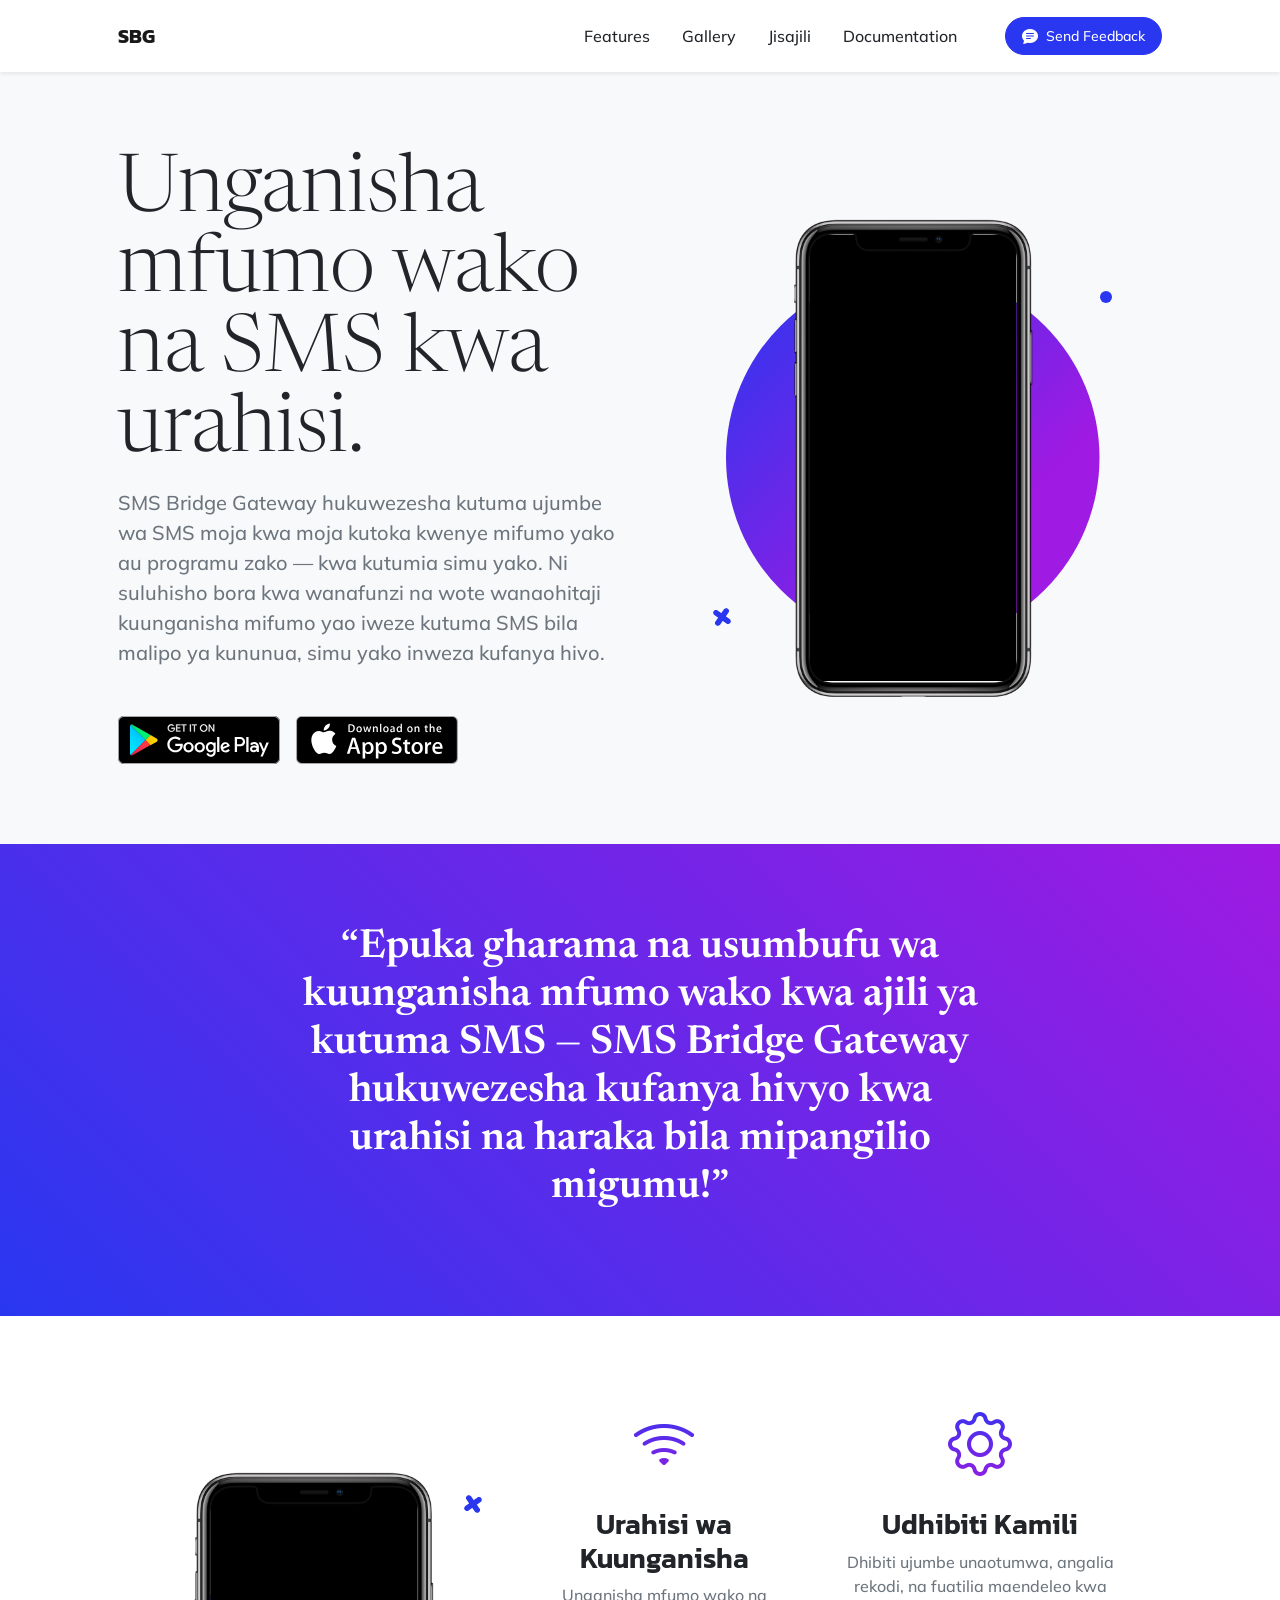
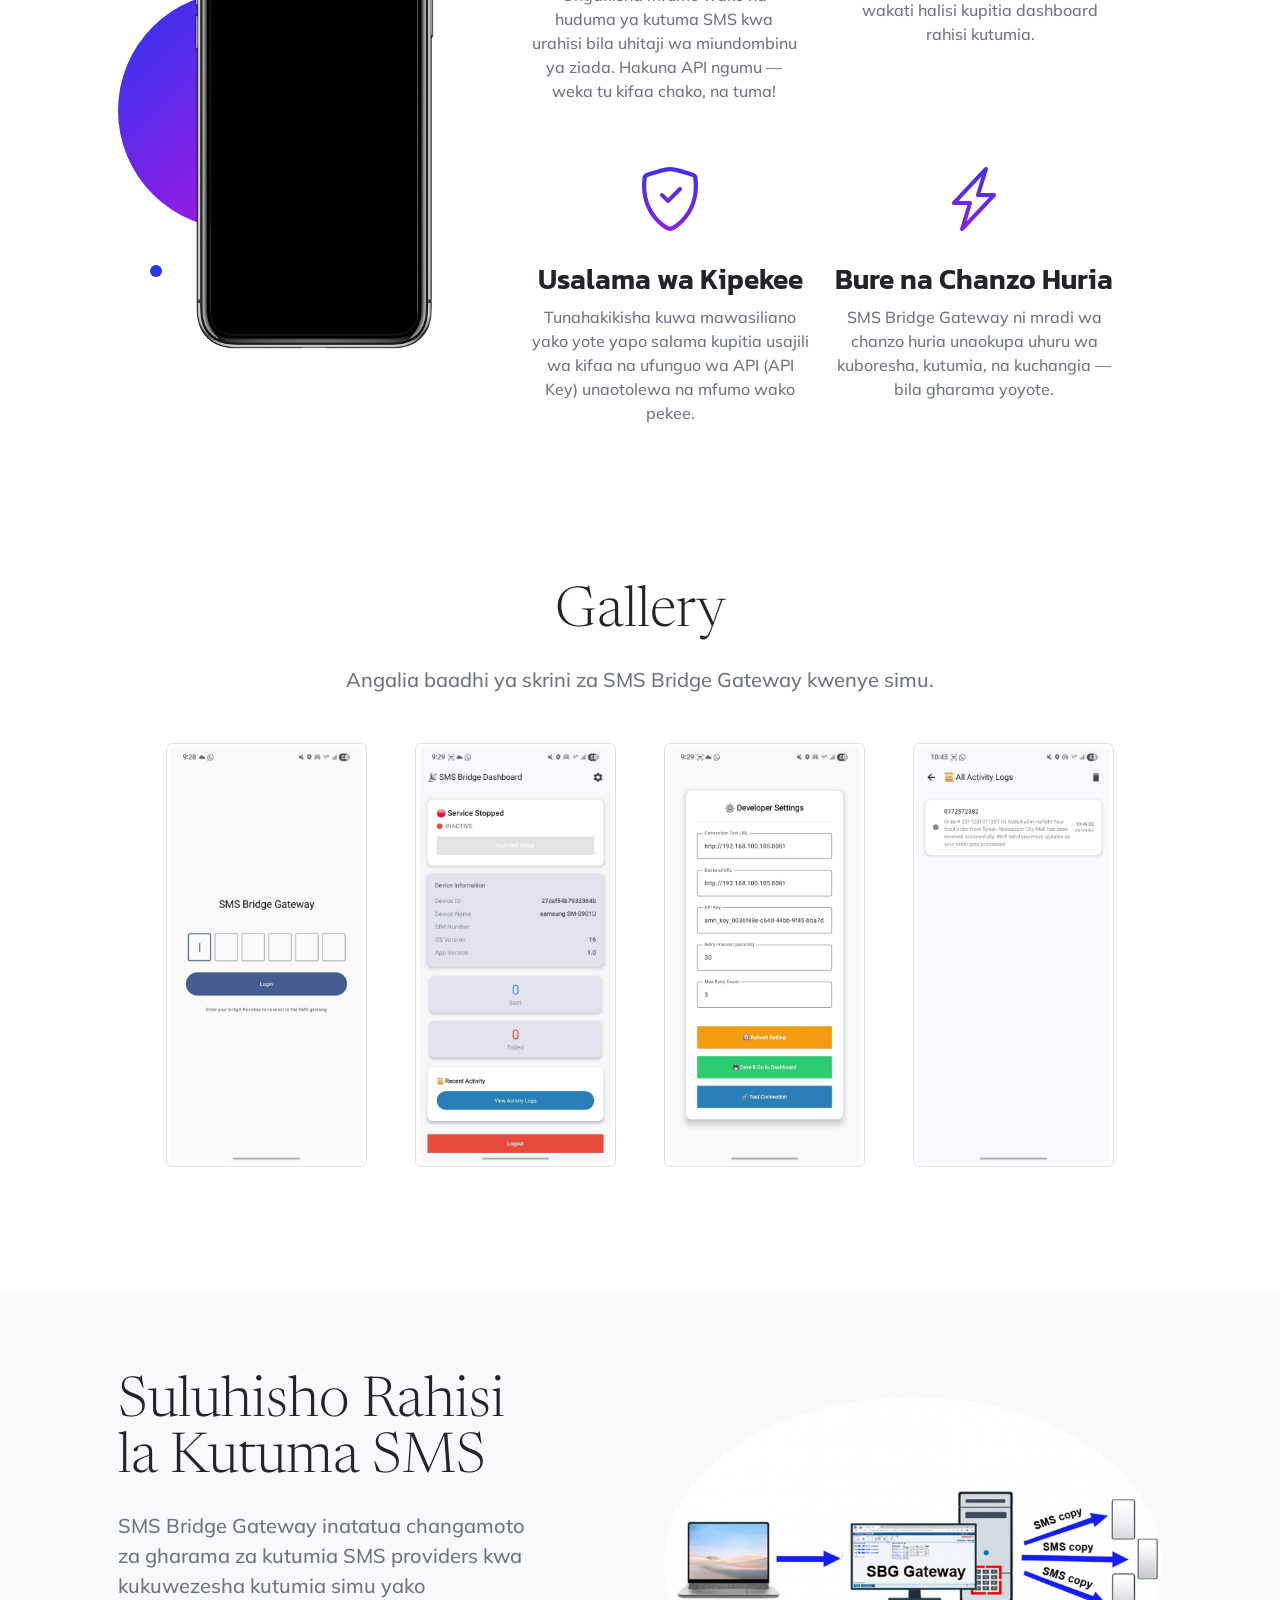
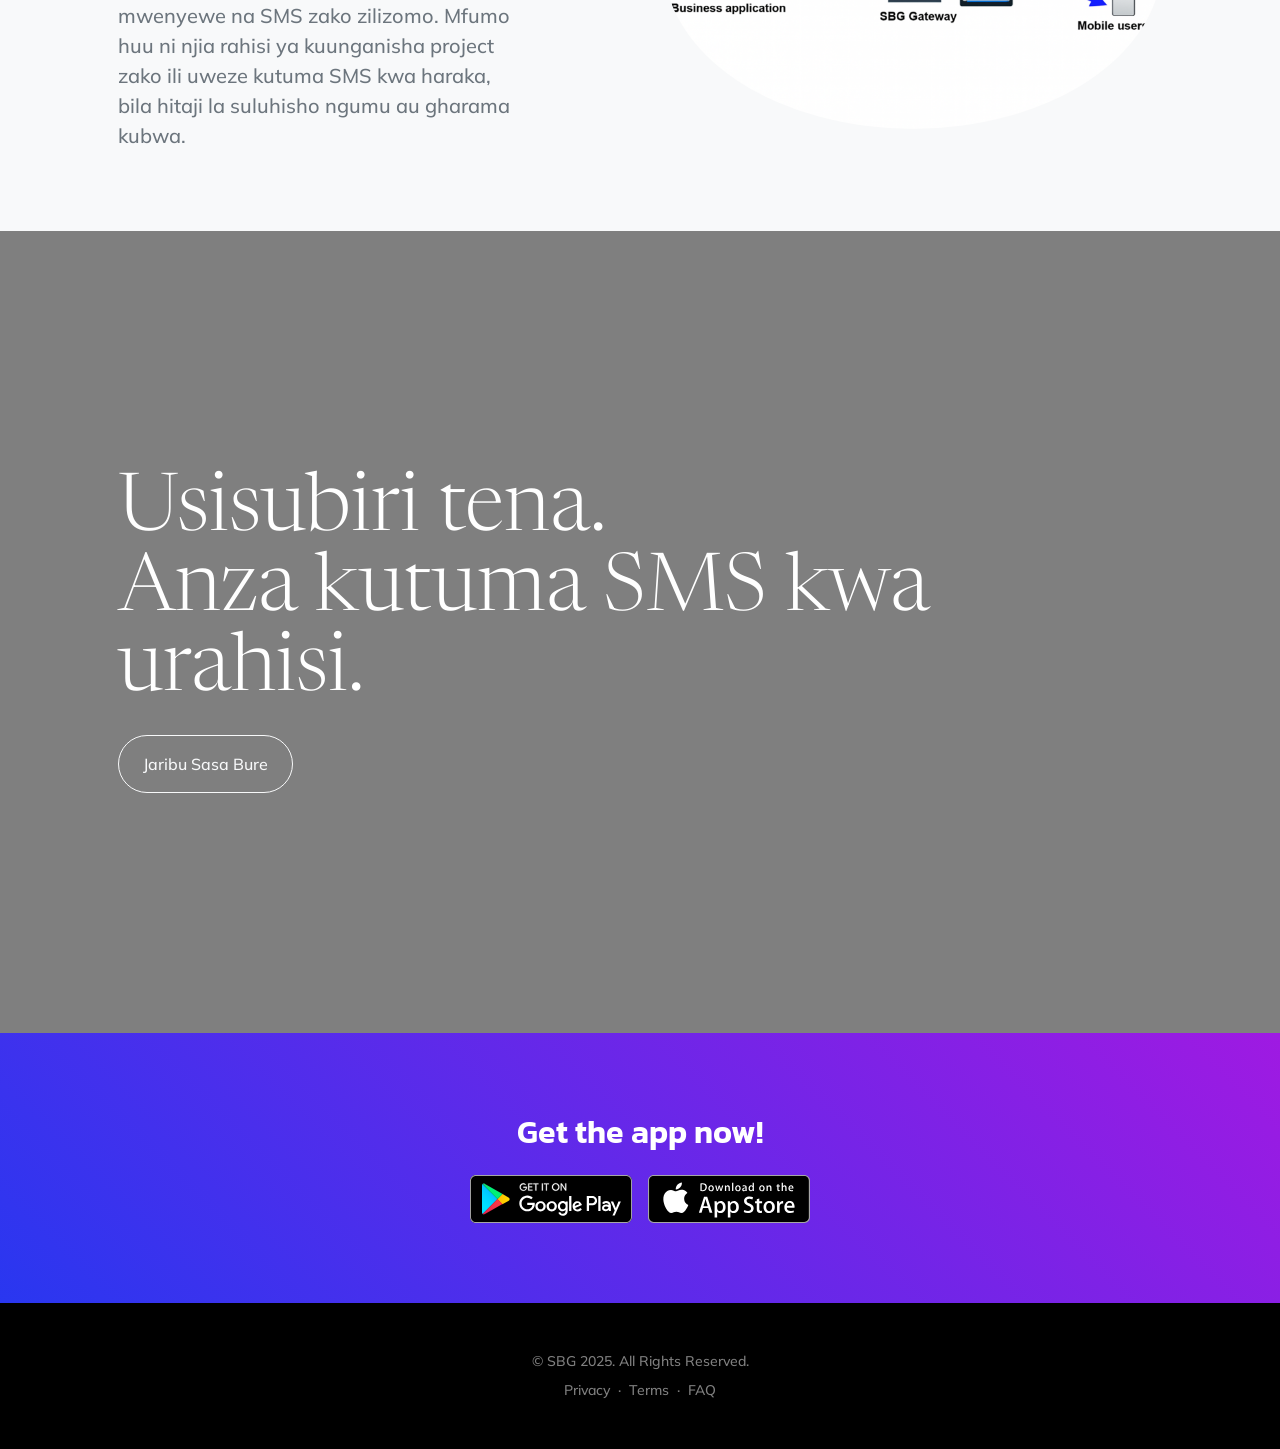
==== commit d4ed4725: "improvement" ====
--- a/index.html
+++ b/index.html
@@ -40,7 +40,7 @@
                     <li class="nav-item"><a class="nav-link me-lg-3" href="https://sbg.org">Jisajili</a></li>
                     <li class="nav-item"><a class="nav-link me-lg-3" href="docs.html">Documentation</a></li>
 
-                    <li class="nav-item"><a class="nav-link me-lg-3" href="#download">Download</a></li>
+                    <!-- <li class="nav-item"><a class="nav-link me-lg-3" href="#download">Download</a></li> -->
                 </ul>
                 <button class="btn btn-primary rounded-pill px-3 mb-2 mb-lg-0" data-bs-toggle="modal"
                     data-bs-target="#feedbackModal">
@@ -309,7 +309,7 @@
                     <br />
                     Anza kutuma SMS kwa urahisi.
                 </h2>
-                <a class="btn btn-outline-light py-3 px-4 rounded-pill" href="docs.html" target="_blank">Jaribu Sasa
+                <a class="btn btn-outline-light py-3 px-4 rounded-pill" href="https://sb-server-production.up.railway.app" target="_blank">Jaribu Sasa
                     Bure</a>
             </div>
         </div>
